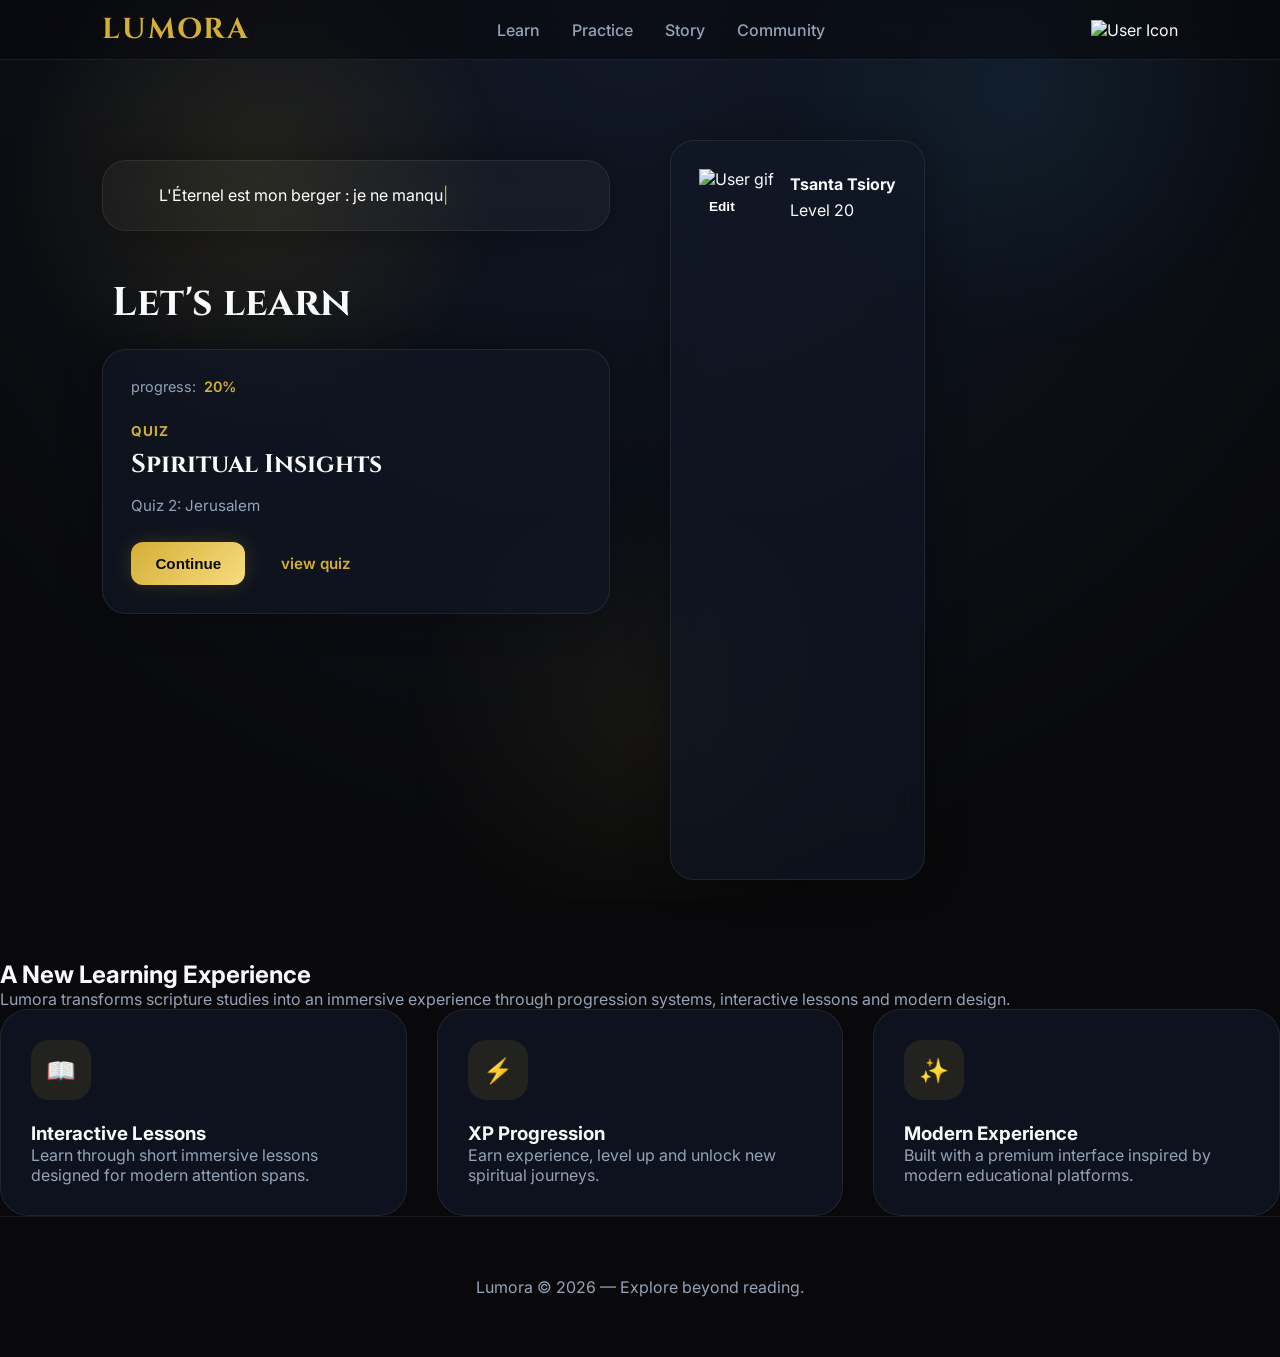
==== index.html @ 8be2a33f "base" ====
<!DOCTYPE html>
<html lang="fr">

<head>
    <meta charset="UTF-8" />
    <meta name="viewport" content="width=device-width, initial-scale=1.0" />
    <title>Lumora</title>

    <link rel="preconnect" href="https://fonts.googleapis.com">
    <link rel="preconnect" href="https://fonts.gstatic.com" crossorigin>
    <link
        href="https://fonts.googleapis.com/css2?family=Cinzel:wght@400;600;700&family=Inter:wght@300;400;500;600;700&display=swap"
        rel="stylesheet">

    <link rel="stylesheet" href="style.css">
</head>

<body>

    <nav>
        <div class="logo">LUMORA</div>

        <div class="nav-links">
            <a href="#">Learn</a>
            <a href="#">Practice</a>
            <a href="#">Story</a>
            <a href="#">Community</a>
        </div>

        <div class="nav-actions">
            <div class="notification-bell">
                <i data-lucide="bell"></i>
                <div class="notif-card">
                    <h2>NOTIFICATIONS</h2>
                    <div class="notif-item">
                        <div class="notif-item-head">
                            <h5>New lesson unlocked</h5>
                            <span>Today</span>
                        </div>
                        <p>Congratulations! Your scripture learning path just reached a new milestone.</p>
                    </div>
                </div>
            </div>
            <img src="assets/user-icon.png" alt="User Icon" class="user-icon">
        </div>
    </nav>

    <section class="hero">
        <div class="hero-left">
            <div class="verse-box">
                <i data-lucide="book-open" class="verse-icon"></i>
                <p id="verse"></p>
            </div>

            <h1>Let's learn</h1>

            <div class="card-resum">
                <div class="progress">
                    progress: <span>20%</span>
                </div>
                <p class="progress-name">QUIZ</p>
                <h2 class="progress-title">Spiritual Insights</h2>
                <p class="progress-description">Quiz 2: Jerusalem</p>
                <div class="btn">
                    <button>Continue</button>
                    <a href="#">view quiz</a>
                </div>
            </div>

        </div>

        <div class="hero-right">
            <div class="account">
                <div class="account-setting">
                    <div class="account-icon">
                        <img src="" alt="User gif" class="user-gif">
                        <button class="account-btn">Edit</button>
                    </div>
                    <div class="account-info">
                        <h4>Tsanta Tsiory</h4>
                        <p>Level 20</p>
                    </div>
                </div>
            </div>
        </div>
    </section>

    <section class="features">

        <div class="section-title">
            <h2>A New Learning Experience</h2>
            <p>
                Lumora transforms scripture studies into an immersive experience through progression systems,
                interactive lessons and modern design.
            </p>
        </div>

        <div class="feature-grid">

            <div class="feature-card">
                <div class="feature-icon">📖</div>
                <h3>Interactive Lessons</h3>
                <p>
                    Learn through short immersive lessons designed for modern attention spans.
                </p>
            </div>

            <div class="feature-card">
                <div class="feature-icon">⚡</div>
                <h3>XP Progression</h3>
                <p>
                    Earn experience, level up and unlock new spiritual journeys.
                </p>
            </div>

            <div class="feature-card">
                <div class="feature-icon">✨</div>
                <h3>Modern Experience</h3>
                <p>
                    Built with a premium interface inspired by modern educational platforms.
                </p>
            </div>

        </div>

    </section>

    <footer>
        Lumora © 2026 — Explore beyond reading.
    </footer>

    <script src="script.js"></script>

</body>

<script src="https://unpkg.com/lucide@latest"></script>
<script>
    lucide.createIcons();
</script>

</html>
---- style.css ----
*{
    margin: 0;
    padding: 0;
    box-sizing: border-box;
}

:root {
    --bg: #09090B;
    --secondary: #111827;
    --card: rgba(31, 41, 55, 0.55);
    --gold: #D4AF37;
    --blue: #38BDF8;
    --text: #F9FAFB;
    --muted: #94A3B8;
    --border: rgba(255, 255, 255, 0.08);
}

body {
    font-family: 'Inter', sans-serif;
    background: radial-gradient(circle at top, #111827 0%, #09090B 60%);
    color: var(--text);
    overflow-x: hidden;
    min-height: 100vh;
}

body::before {
    content: "";
    position: fixed;
    inset: 0;
    background-image:
        radial-gradient(circle at 20% 20%, rgba(212, 175, 55, 0.12), transparent 20%),
        radial-gradient(circle at 80% 10%, rgba(56, 189, 248, 0.08), transparent 20%),
        radial-gradient(circle at 50% 80%, rgba(212, 175, 55, 0.06), transparent 25%);
    pointer-events: none;
    z-index: -1;
}

nav {
    width: 100%;
    padding: 10px 8%;
    display: flex;
    align-items: center;
    justify-content: space-between;
    position: sticky;
    top: 0;
    backdrop-filter: blur(20px);
    background: rgba(9, 9, 11, 0.55);
    border-bottom: 1px solid var(--border);
    z-index: 100;
}

.logo {
    font-family: 'Cinzel', serif;
    font-size: 1.8rem;
    font-weight: 700;
    color: var(--gold);
    letter-spacing: 2px;
}

.nav-links {
    display: flex;
    gap: 32px;
    align-items: center;
}

.nav-links a {
    color: var(--muted);
    text-decoration: none;
    transition: 0.3s ease;
    font-weight: 500;
}

.nav-links a:hover {
    color: white;
}

.nav-actions {
    display: flex;
    align-items: center;
    gap: 20px;
}

.notification-bell {
    position: relative;
    cursor: pointer;
}

.notification-bell .notif-card {
    position: absolute;
    top: 120%;
    right: 0;
    width: 300px;
    display: block;
    background: rgba(17, 24, 39, 0.75);
    border: 1px solid var(--border);
    border-radius: 18px;
    padding: 20px;
    backdrop-filter: blur(15px);
    opacity: 0;
    visibility: hidden;
    transform: translateY(-10px);
    transition: 0.3s ease, transform 0.3s ease;
    h2 {
        font-size: 1.25rem;
        color: var(--text);
        margin-bottom: 16px;
    }
}

.notification-bell .notif-card.active {
    opacity: 1;
    visibility: visible;
    transform: translateY(0);
}

.notification-bell .notif-item {
    margin-top: 18px;
    padding: 16px;
    border: 1px solid rgba(255, 255, 255, 0.08);
    border-radius: 16px;
    background: rgba(255, 255, 255, 0.04);
}

.notification-bell .notif-item-head {
    display: flex;
    justify-content: space-between;
    align-items: flex-start;
    gap: 12px;
    margin-bottom: 8px;
}

.notification-bell .notif-item h5 {
    font-size: 1rem;
    margin: 0;
    color: var(--text);
}

.notification-bell .notif-item span {
    font-size: 0.8rem;
    color: var(--muted);
}

.notification-bell .notif-item p {
    font-size: 0.9rem;
    line-height: 1.5;
    color: var(--muted);
    margin: 0;
}

.hero {
    min-height: 100vh;
    display: flex;
    justify-content: space-between;
    padding: 80px 8%;
    gap: 60px;
}

.hero-left {
    flex: 1;
    margin-top: 20px;
}

.verse-box {
  position: relative;
  padding: 20px 20px 20px 56px;
  border-radius: 24px;
  background: rgba(255,255,255,0.03);
  border: 1px solid rgba(255,255,255,0.08);
  backdrop-filter: blur(12px);
  color: white;
  font-size: 1rem;
  line-height: 1.8;
  text-align: left;
  box-shadow: 0 0 40px rgba(0,0,0,0.4);
  min-height: 50px;

  display: flex;
  align-items: center;
  justify-content: flex-start;
}

.verse-icon {
  position: absolute;
  left: 20px;
  top: 50%;
  transform: translateY(-50%);
  display: inline-flex;
  align-items: center;
  justify-content: center;
  color: var(--gold);
  min-width: 30px;
  min-height: 30px;
  animation: none !important;
}

.verse-icon svg {
  width: 1.4rem;
  height: 1.4rem;
  animation: none !important;
}

#verse {
  margin: 0;
}

#verse::after {
  content: "|";
  animation: blink 0.8s infinite;
  color: #D4AF37;
}

@keyframes blink {
  50% {
    opacity: 0;
  }
}

h1 {
    font-family: 'Cinzel', serif;
    font-size: clamp(1rem, 7vw, 2.5rem);
    line-height: 1.1;
    margin: 50px 10px 24px 10px;
}

.card-resum {
    background: rgba(17, 24, 39, 0.6);
    border: 1px solid var(--border);
    border-radius: 24px;
    padding: 28px;
    backdrop-filter: blur(15px);
    box-shadow: 0 0 40px rgba(0, 0, 0, 0.3);
}

.progress {
    display: flex;
    align-items: center;
    gap: 8px;
    font-size: 0.9rem;
    color: var(--muted);
    margin-bottom: 28px;
}

.progress span {
    color: var(--gold);
    font-weight: 600;
}

.progress-name {
    font-size: 0.85rem;
    color: var(--gold);
    font-weight: 700;
    letter-spacing: 1px;
    text-transform: uppercase;
    margin-bottom: 8px;
}

.progress-title {
    font-family: 'Cinzel', serif;
    font-size: 1.6rem;
    font-weight: 700;
    color: var(--text);
    margin-bottom: 12px;
}

.progress-description {
    font-size: 0.95rem;
    color: var(--muted);
    margin-bottom: 24px;
    line-height: 1.6;
}

.btn {
    display: flex;
    gap: 12px;
    flex-wrap: wrap;
}

.card-resum button {
    padding: 12px 24px;
    border: none;
    background: linear-gradient(135deg, var(--gold), #f7dc7f);
    color: #09090B;
    border-radius: 12px;
    font-weight: 600;
    font-size: 0.95rem;
    cursor: pointer;
    transition: 0.3s ease;
    box-shadow: 0 0 20px rgba(212, 175, 55, 0.2);
}

.card-resum button:hover {
    box-shadow: 0 0 30px rgba(212, 175, 55, 0.4);
}

.card-resum a {
    padding: 12px 24px;
    color: var(--gold);
    border-radius: 12px;
    text-decoration: none;
    font-weight: 600;
    font-size: 0.95rem;
    cursor: pointer;
    transition: 0.3s ease;
    display: inline-flex;
    align-items: center;
    justify-content: center;
}

.card-resum a:hover {
    color: #f7dc7f;
}

@media (max-width: 1000px) {
    .hero {
        flex-direction: column;
        text-align: center;
        padding-top: 120px;
    }

    .hero-buttons {
        justify-content: center;
    }

    .nav-links {
        display: none;
    }
}

.hero-right {
    flex: 1;
    display: flex;
}

.account {
    background: rgba(17, 24, 39, 0.6);
    border: 1px solid var(--border);
    border-radius: 24px;
    padding: 28px;
    backdrop-filter: blur(15px);
    box-shadow: 0 0 40px rgba(0, 0, 0, 0.3);
    .account-setting {
        display: flex;
        align-items: center;
        gap: 16px;
        margin-bottom: 20px;
        .account-icon {
            display: flex;
            flex-direction: column;
            .account-btn {
                border: none;
                background: none;
                padding: 10px;
                text-align: left;
                color: white;
                font-weight: 600;
                font-size: 0.85rem;
                cursor: pointer;
                transition: 0.3s ease;
                &:hover {
                    color: var(--gold);
                }
            }
        }
    }
    .account-info {
        display: flex;
        flex-direction: column;
        justify-content: center;
        gap: 6px;
        .account-name {
            font-size: 1.1rem;
            font-weight: 700;
            color: var(--text);
        }
        .account-email {
            font-size: 0.9rem;
            color: var(--muted);
        }
    }
}

.section-title p,
.feature-card p,
footer {
    color: var(--muted);
}

.feature-grid {
    display: grid;
    grid-template-columns: repeat(auto-fit, minmax(280px, 1fr));
    gap: 30px;
}

.feature-card {
    background: rgba(17, 24, 39, 0.7);
    border: 1px solid var(--border);
    border-radius: 28px;
    padding: 30px;
    backdrop-filter: blur(15px);
}

.feature-icon {
    width: 60px;
    height: 60px;
    border-radius: 18px;
    display: flex;
    align-items: center;
    justify-content: center;
    background: rgba(212, 175, 55, 0.1);
    color: var(--gold);
    font-size: 1.5rem;
    margin-bottom: 22px;
}

footer {
    padding: 60px 8%;
    border-top: 1px solid var(--border);
    text-align: center;
}

.floating-light {
    position: absolute;
    width: 12px;
    height: 12px;
    background: var(--gold);
    border-radius: 50%;
    opacity: 0.2;
    filter: blur(4px);
    animation: float 6s infinite ease-in-out;
}

@keyframes float {
    0% {
        transform: translateY(0px);
    }

    50% {
        transform: translateY(-20px);
    }

    100% {
        transform: translateY(0px);
    }
}
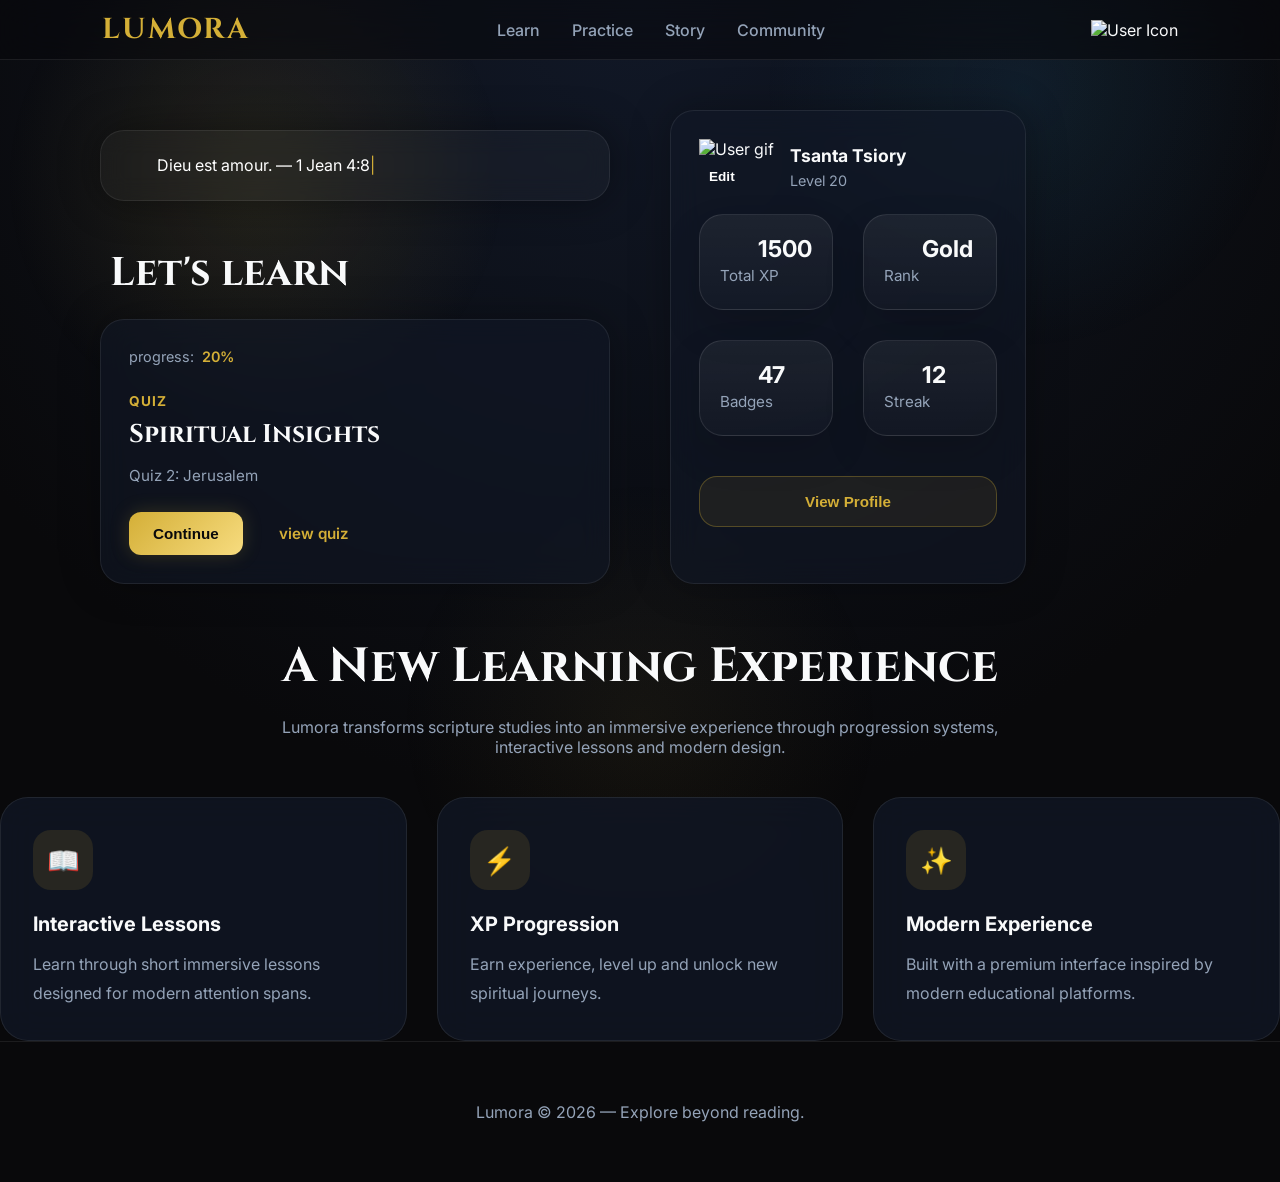
==== commit fe98d441: "stats" ====
--- a/index.html
+++ b/index.html
@@ -81,6 +81,25 @@
                         <p>Level 20</p>
                     </div>
                 </div>
+                <div class="account-stats">
+                    <div class="stat-item">
+                        <h3><i data-lucide="sparkles"></i> 1500</h3>
+                        <p>Total XP</p>
+                    </div>
+                    <div class="stat-item">
+                        <h3><i data-lucide="shield-user"></i>  Gold</h3>
+                        <p>Rank</p>
+                    </div>
+                    <div class="stat-item">
+                        <h3><i data-lucide="award"></i> 47</h3>
+                        <p>Badges</p>
+                    </div>
+                    <div class="stat-item">
+                        <h3><i data-lucide="flame"></i> 12</h3>
+                        <p>Streak</p>
+                    </div>
+                </div>
+                <button class="view-btn">View Profile</button>
             </div>
         </div>
     </section>
--- a/style.css
+++ b/style.css
@@ -1,4 +1,4 @@
-*{
+* {
     margin: 0;
     padding: 0;
     box-sizing: border-box;
@@ -89,22 +89,23 @@
     position: absolute;
     top: 120%;
     right: 0;
-    width: 300px;
-    display: block;
-    background: rgba(17, 24, 39, 0.75);
+    width: 320px;
+    background: rgba(17, 24, 39, 0.88);
     border: 1px solid var(--border);
-    border-radius: 18px;
+    border-radius: 22px;
     padding: 20px;
-    backdrop-filter: blur(15px);
+    backdrop-filter: blur(18px);
     opacity: 0;
     visibility: hidden;
     transform: translateY(-10px);
-    transition: 0.3s ease, transform 0.3s ease;
-    h2 {
-        font-size: 1.25rem;
-        color: var(--text);
-        margin-bottom: 16px;
-    }
+    transition: opacity 0.3s ease, transform 0.3s ease, visibility 0.3s ease;
+    z-index: 12;
+}
+
+.notification-bell .notif-card h2 {
+    font-size: 1.15rem;
+    color: var(--text);
+    margin-bottom: 16px;
 }
 
 .notification-bell .notif-card.active {
@@ -148,10 +149,9 @@
 }
 
 .hero {
-    min-height: 100vh;
     display: flex;
     justify-content: space-between;
-    padding: 80px 8%;
+    padding: 50px 100px 50px 100px;
     gap: 60px;
 }
 
@@ -161,58 +161,58 @@
 }
 
 .verse-box {
-  position: relative;
-  padding: 20px 20px 20px 56px;
-  border-radius: 24px;
-  background: rgba(255,255,255,0.03);
-  border: 1px solid rgba(255,255,255,0.08);
-  backdrop-filter: blur(12px);
-  color: white;
-  font-size: 1rem;
-  line-height: 1.8;
-  text-align: left;
-  box-shadow: 0 0 40px rgba(0,0,0,0.4);
-  min-height: 50px;
-
-  display: flex;
-  align-items: center;
-  justify-content: flex-start;
+    position: relative;
+    padding: 20px 20px 20px 56px;
+    border-radius: 24px;
+    background: rgba(255, 255, 255, 0.03);
+    border: 1px solid rgba(255, 255, 255, 0.08);
+    backdrop-filter: blur(12px);
+    color: white;
+    font-size: 1rem;
+    line-height: 1.8;
+    text-align: left;
+    box-shadow: 0 0 40px rgba(0, 0, 0, 0.4);
+    min-height: 50px;
+
+    display: flex;
+    align-items: center;
+    justify-content: flex-start;
 }
 
 .verse-icon {
-  position: absolute;
-  left: 20px;
-  top: 50%;
-  transform: translateY(-50%);
-  display: inline-flex;
-  align-items: center;
-  justify-content: center;
-  color: var(--gold);
-  min-width: 30px;
-  min-height: 30px;
-  animation: none !important;
+    position: absolute;
+    left: 20px;
+    top: 50%;
+    transform: translateY(-50%);
+    display: inline-flex;
+    align-items: center;
+    justify-content: center;
+    color: var(--gold);
+    min-width: 30px;
+    min-height: 30px;
+    animation: none !important;
 }
 
 .verse-icon svg {
-  width: 1.4rem;
-  height: 1.4rem;
-  animation: none !important;
+    width: 1.4rem;
+    height: 1.4rem;
+    animation: none !important;
 }
 
 #verse {
-  margin: 0;
+    margin: 0;
 }
 
 #verse::after {
-  content: "|";
-  animation: blink 0.8s infinite;
-  color: #D4AF37;
+    content: "|";
+    animation: blink 0.8s infinite;
+    color: #D4AF37;
 }
 
 @keyframes blink {
-  50% {
-    opacity: 0;
-  }
+    50% {
+        opacity: 0;
+    }
 }
 
 h1 {
@@ -338,45 +338,130 @@
     padding: 28px;
     backdrop-filter: blur(15px);
     box-shadow: 0 0 40px rgba(0, 0, 0, 0.3);
-    .account-setting {
-        display: flex;
-        align-items: center;
-        gap: 16px;
-        margin-bottom: 20px;
-        .account-icon {
-            display: flex;
-            flex-direction: column;
-            .account-btn {
-                border: none;
-                background: none;
-                padding: 10px;
-                text-align: left;
-                color: white;
-                font-weight: 600;
-                font-size: 0.85rem;
-                cursor: pointer;
-                transition: 0.3s ease;
-                &:hover {
-                    color: var(--gold);
-                }
-            }
-        }
-    }
-    .account-info {
-        display: flex;
-        flex-direction: column;
-        justify-content: center;
-        gap: 6px;
-        .account-name {
-            font-size: 1.1rem;
-            font-weight: 700;
-            color: var(--text);
-        }
-        .account-email {
-            font-size: 0.9rem;
-            color: var(--muted);
-        }
-    }
+}
+
+.account-setting {
+    display: flex;
+    align-items: center;
+    gap: 16px;
+    margin-bottom: 20px;
+}
+
+.account-icon {
+    display: flex;
+    flex-direction: column;
+}
+
+.account-btn {
+    border: none;
+    background: none;
+    padding: 10px;
+    text-align: left;
+    color: white;
+    font-weight: 600;
+    font-size: 0.85rem;
+    cursor: pointer;
+    transition: 0.3s ease;
+}
+
+.account-btn:hover {
+    color: var(--gold);
+}
+
+.account-info {
+    display: flex;
+    flex-direction: column;
+    justify-content: center;
+    gap: 6px;
+}
+
+.account-info h4 {
+    font-size: 1.1rem;
+    font-weight: 700;
+    color: var(--text);
+    margin: 0;
+}
+
+.account-info p {
+    font-size: 0.9rem;
+    color: var(--muted);
+    margin: 0;
+}
+
+.account-stats {
+    display: grid;
+    grid-template-columns: repeat(2, minmax(0, 1fr));
+    gap: 30px;
+}
+
+.stat-item {
+    background: linear-gradient(180deg, rgba(255, 255, 255, 0.06), rgba(255, 255, 255, 0.02));
+    border: 1px solid rgba(255, 255, 255, 0.1);
+    border-radius: 24px;
+    padding: 20px;
+    display: flex;
+    flex-direction: column;
+    box-shadow: 0 18px 40px rgba(0, 0, 0, 0.14);
+    transition: transform 0.25s ease, background 0.25s ease, border-color 0.25s ease;
+}
+
+.stat-item h3 {
+    margin: 0;
+    font-size: 1.45rem;
+    color: var(--text);
+    display: inline-flex;
+    align-items: center;
+    gap: 12px;
+}
+
+.stat-item p {
+    color: var(--muted);
+    font-size: 0.95rem;
+    line-height: 1.7;
+}
+
+.stat-item i {
+    display: inline-flex;
+    align-items: center;
+    justify-content: center;
+    width: 26px;
+    height: 26px;
+    color: var(--gold);
+}
+
+.view-btn {
+    margin-top: 40px;
+    width: 100%;
+    padding: 16px 24px;
+    border: 1px solid rgba(212, 175, 55, 0.3);
+    background: rgba(212, 175, 55, 0.08);
+    color: var(--gold);
+    border-radius: 18px;
+    font-weight: 700;
+    font-size: 0.95rem;
+    cursor: pointer;
+    transition: background 0.25s ease, color 0.25s ease, border-color 0.25s ease, transform 0.25s ease;
+}
+
+.view-btn:hover {
+    background: rgba(212, 175, 55, 0.18);
+    color: #fff;
+    border-color: rgba(212, 175, 55, 0.5);
+    transform: translateY(-1px);
+}
+
+.section-title {
+    padding: 0 8%;
+    max-width: 960px;
+    margin: 0 auto 40px;
+    text-align: center;
+}
+
+.section-title h2 {
+    font-family: 'Cinzel', serif;
+    font-size: clamp(2rem, 4vw, 3rem);
+    margin-bottom: 18px;
+    color: var(--text);
 }
 
 .section-title p,
@@ -392,11 +477,28 @@
 }
 
 .feature-card {
-    background: rgba(17, 24, 39, 0.7);
+    background: rgba(17, 24, 39, 0.72);
     border: 1px solid var(--border);
     border-radius: 28px;
-    padding: 30px;
-    backdrop-filter: blur(15px);
+    padding: 32px;
+    backdrop-filter: blur(18px);
+    transition: transform 0.3s ease, box-shadow 0.3s ease;
+}
+
+.feature-card:hover {
+    transform: translateY(-4px);
+    box-shadow: 0 28px 70px rgba(0, 0, 0, 0.18);
+}
+
+.feature-card h3 {
+    margin: 0 0 14px;
+    font-size: 1.25rem;
+    color: var(--text);
+}
+
+.feature-card p {
+    margin: 0;
+    line-height: 1.8;
 }
 
 .feature-icon {
@@ -406,9 +508,9 @@
     display: flex;
     align-items: center;
     justify-content: center;
-    background: rgba(212, 175, 55, 0.1);
-    color: var(--gold);
-    font-size: 1.5rem;
+    background: rgba(212, 175, 55, 0.12);
+    color: var(--gold);
+    font-size: 1.65rem;
     margin-bottom: 22px;
 }
 
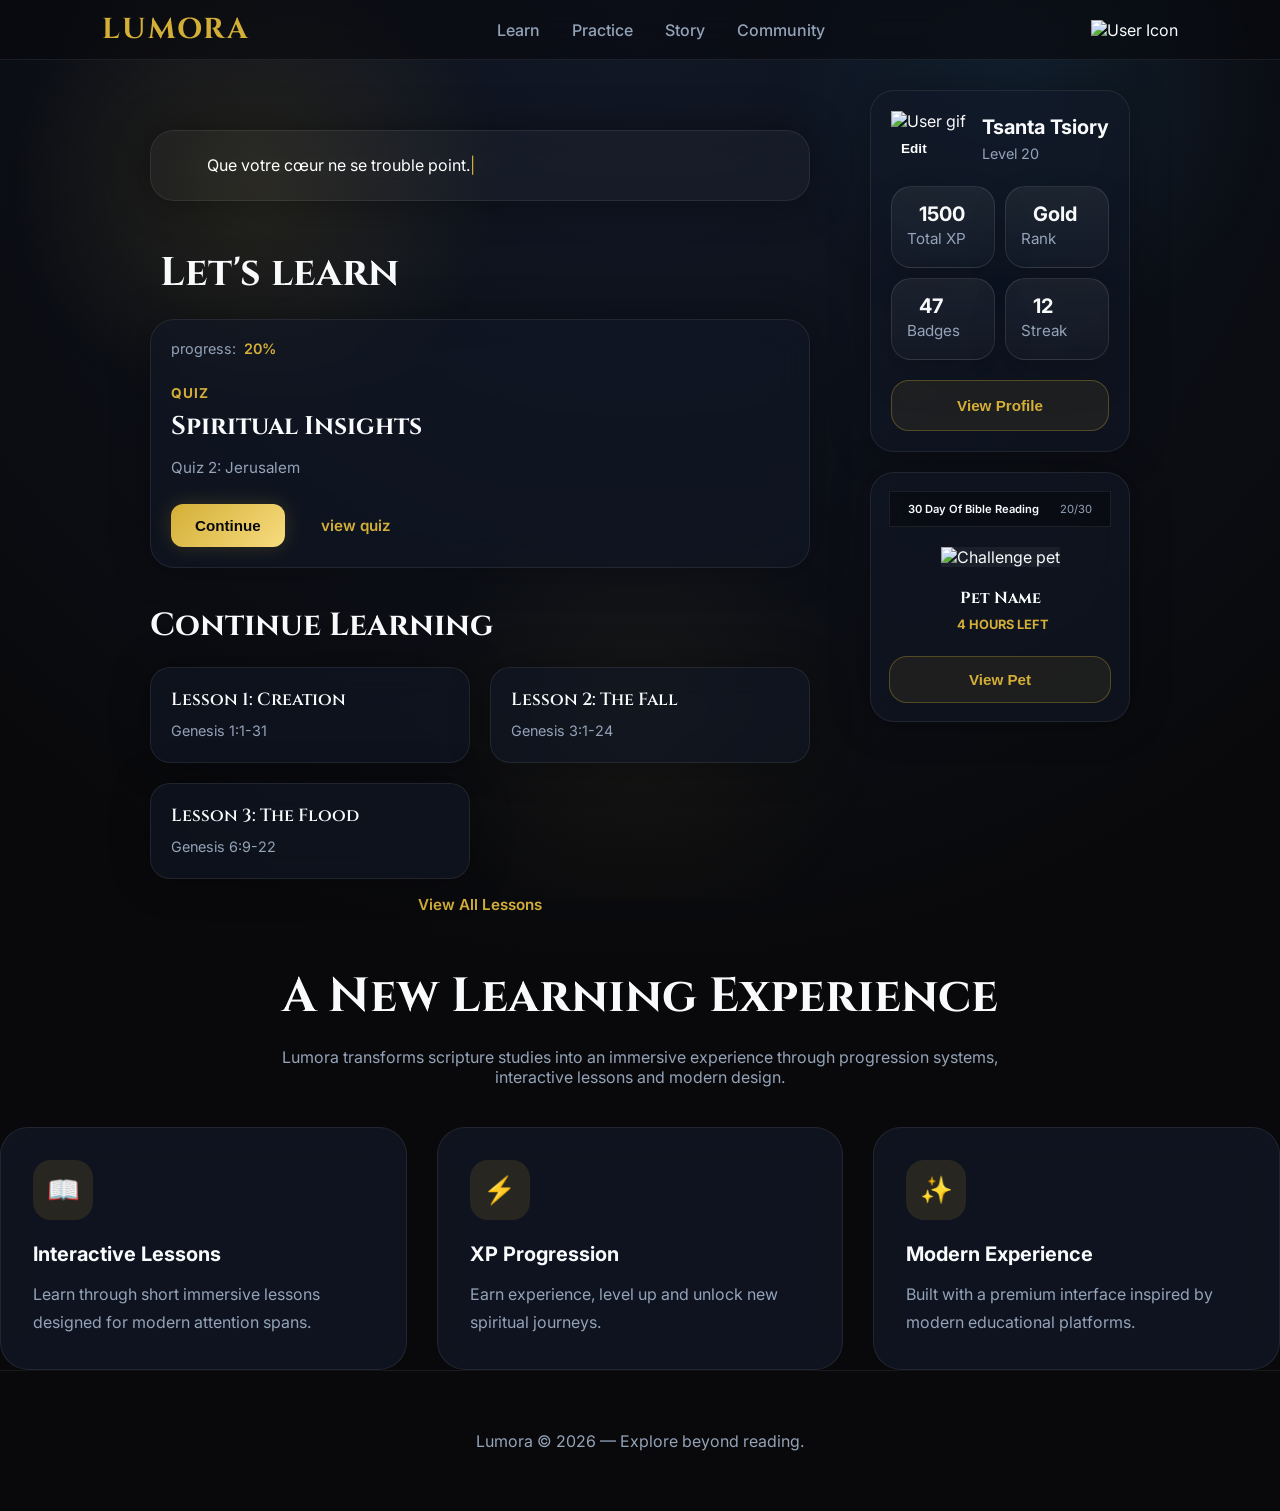
==== commit 888baa58: "pets" ====
--- a/index.html
+++ b/index.html
@@ -66,7 +66,24 @@
                     <a href="#">view quiz</a>
                 </div>
             </div>
-
+            <div class="Continue">
+                <h1>Continue Learning</h1>
+                <div class="continue-card">
+                    <div class="continue-item">
+                        <h3>Lesson 1: Creation</h3>
+                        <p>Genesis 1:1-31</p>
+                    </div>
+                    <div class="continue-item">
+                        <h3>Lesson 2: The Fall</h3>
+                        <p>Genesis 3:1-24</p>
+                    </div>
+                    <div class="continue-item">
+                        <h3>Lesson 3: The Flood</h3>
+                        <p>Genesis 6:9-22</p>
+                    </div>
+                </div>
+                <a href="#" class="view-all">View All Lessons</a>
+            </div>
         </div>
 
         <div class="hero-right">
@@ -83,23 +100,33 @@
                 </div>
                 <div class="account-stats">
                     <div class="stat-item">
-                        <h3><i data-lucide="sparkles"></i> 1500</h3>
+                        <h3><i data-lucide="sparkles" class="stats-icon"></i> 1500</h3>
                         <p>Total XP</p>
                     </div>
                     <div class="stat-item">
-                        <h3><i data-lucide="shield-user"></i>  Gold</h3>
+                        <h3><i data-lucide="shield-user" class="stats-icon"></i> Gold</h3>
                         <p>Rank</p>
                     </div>
                     <div class="stat-item">
-                        <h3><i data-lucide="award"></i> 47</h3>
+                        <h3><i data-lucide="award" class="stats-icon"></i> 47</h3>
                         <p>Badges</p>
                     </div>
                     <div class="stat-item">
-                        <h3><i data-lucide="flame"></i> 12</h3>
+                        <h3><i data-lucide="flame" class="stats-icon"></i> 12</h3>
                         <p>Streak</p>
                     </div>
                 </div>
                 <button class="view-btn">View Profile</button>
+            </div>
+            <div class="pets-challenge">
+                <nav class="nav-stats">
+                    <p>30 Day Of Bible Reading</p>
+                    <p><i data-lucide="calendar" class="calendar-icon"></i> 20/30</p>
+                </nav>
+                <img src="" alt="Challenge pet" class="pet-img">
+                <h3>Pet Name</h3>
+                <h4><i data-lucide="clock-3" class="clock-icon"></i>4 HOURS LEFT</h4>
+                <button class="pet-btn">View Pet</button>
             </div>
         </div>
     </section>
--- a/style.css
+++ b/style.css
@@ -151,7 +151,7 @@
 .hero {
     display: flex;
     justify-content: space-between;
-    padding: 50px 100px 50px 100px;
+    padding: 50px 150px 50px 150px;
     gap: 60px;
 }
 
@@ -193,12 +193,6 @@
     animation: none !important;
 }
 
-.verse-icon svg {
-    width: 1.4rem;
-    height: 1.4rem;
-    animation: none !important;
-}
-
 #verse {
     margin: 0;
 }
@@ -226,7 +220,7 @@
     background: rgba(17, 24, 39, 0.6);
     border: 1px solid var(--border);
     border-radius: 24px;
-    padding: 28px;
+    padding: 20px;
     backdrop-filter: blur(15px);
     box-shadow: 0 0 40px rgba(0, 0, 0, 0.3);
 }
@@ -327,15 +321,17 @@
 }
 
 .hero-right {
-    flex: 1;
-    display: flex;
+    display: flex;
+    transform: translateY(-20px);
+    flex-direction: column;
+    align-items: center;
 }
 
 .account {
     background: rgba(17, 24, 39, 0.6);
     border: 1px solid var(--border);
     border-radius: 24px;
-    padding: 28px;
+    padding: 20px;
     backdrop-filter: blur(15px);
     box-shadow: 0 0 40px rgba(0, 0, 0, 0.3);
 }
@@ -376,7 +372,7 @@
 }
 
 .account-info h4 {
-    font-size: 1.1rem;
+    font-size: 1.25rem;
     font-weight: 700;
     color: var(--text);
     margin: 0;
@@ -391,23 +387,28 @@
 .account-stats {
     display: grid;
     grid-template-columns: repeat(2, minmax(0, 1fr));
-    gap: 30px;
+    gap: 10px;
 }
 
 .stat-item {
     background: linear-gradient(180deg, rgba(255, 255, 255, 0.06), rgba(255, 255, 255, 0.02));
     border: 1px solid rgba(255, 255, 255, 0.1);
-    border-radius: 24px;
-    padding: 20px;
+    border-radius: 20px;
+    padding: 15px;
     display: flex;
     flex-direction: column;
     box-shadow: 0 18px 40px rgba(0, 0, 0, 0.14);
     transition: transform 0.25s ease, background 0.25s ease, border-color 0.25s ease;
 }
 
+.stats-icon {
+    color: var(--gold);
+    font-size: 1.25rem;
+}
+
 .stat-item h3 {
     margin: 0;
-    font-size: 1.45rem;
+    font-size: 1.25rem;
     color: var(--text);
     display: inline-flex;
     align-items: center;
@@ -420,17 +421,8 @@
     line-height: 1.7;
 }
 
-.stat-item i {
-    display: inline-flex;
-    align-items: center;
-    justify-content: center;
-    width: 26px;
-    height: 26px;
-    color: var(--gold);
-}
-
 .view-btn {
-    margin-top: 40px;
+    margin-top: 20px;
     width: 100%;
     padding: 16px 24px;
     border: 1px solid rgba(212, 175, 55, 0.3);
@@ -444,6 +436,98 @@
 }
 
 .view-btn:hover {
+    background: rgba(212, 175, 55, 0.18);
+    color: #fff;
+    border-color: rgba(212, 175, 55, 0.5);
+    transform: translateY(-1px);
+}
+
+/* Pets Challenge Styles */
+.pets-challenge {
+    background: rgba(17, 24, 39, 0.6);
+    border: 1px solid var(--border);
+    border-radius: 24px;
+    padding: 18px;
+    backdrop-filter: blur(15px);
+    box-shadow: 0 0 40px rgba(0, 0, 0, 0.3);
+    margin-top: 20px;
+    width: 100%;
+    max-width: 400px;
+    text-align: center;
+}
+
+.nav-stats {
+    display: flex;
+    justify-content: space-between;
+    align-items: center;
+    border: 1px solid var(--border);
+}
+
+.nav-stats p {
+    font-size: 0.7rem;
+    color: var(--muted);
+    margin: 0;
+}
+
+.nav-stats p:first-child {
+    font-weight: 600;
+    color: var(--text);
+}
+
+.nav-stats .calendar-icon {
+    max-width: 14px;
+    max-height: 14px;
+    transform: translateY(3px);
+    color: var(--gold);
+    animation: none !important;
+}
+
+.pet-img {
+    width: 120px;
+    height: 120px;
+    object-fit: cover;
+    margin: 20px 0;
+    background: rgba(255, 255, 255, 0.05);
+}
+
+.pets-challenge h3 {
+    font-family: 'Cinzel', serif;
+    font-size: 1rem;
+    font-weight: 700;
+    color: var(--text);
+}
+
+.pets-challenge h4 {
+    font-size: 0.8rem;
+    color: var(--gold);
+    margin: 8px 0 24px 0;
+    display: flex;
+    align-items: center;
+    justify-content: center;
+    gap: 5px;
+}
+
+.pets-challenge h4 .clock-icon {
+    max-width: 14px;
+    max-height: 14px;
+    color: var(--gold);
+    animation: none !important;
+}
+
+.pet-btn {
+    width: 100%;
+    padding: 14px 24px;
+    border: 1px solid rgba(212, 175, 55, 0.3);
+    background: rgba(212, 175, 55, 0.08);
+    color: var(--gold);
+    border-radius: 18px;
+    font-weight: 700;
+    font-size: 0.95rem;
+    cursor: pointer;
+    transition: background 0.25s ease, color 0.25s ease, border-color 0.25s ease, transform 0.25s ease;
+}
+
+.pet-btn:hover {
     background: rgba(212, 175, 55, 0.18);
     color: #fff;
     border-color: rgba(212, 175, 55, 0.5);
@@ -512,6 +596,76 @@
     color: var(--gold);
     font-size: 1.65rem;
     margin-bottom: 22px;
+}
+
+/* Continue Learning Styles */
+.Continue {
+    margin-top: 40px;
+}
+
+.Continue h1 {
+    font-family: 'Cinzel', serif;
+    font-size: clamp(1.5rem, 5vw, 2rem);
+    line-height: 1.1;
+    margin: 0 0 24px 0;
+    color: var(--text);
+}
+
+.continue-card {
+    display: grid;
+    grid-template-columns: repeat(auto-fit, minmax(250px, 1fr));
+    gap: 20px;
+    margin-top: 20px;
+}
+
+.continue-item {
+    background: rgba(17, 24, 39, 0.6);
+    border: 1px solid var(--border);
+    border-radius: 20px;
+    padding: 20px;
+    backdrop-filter: blur(15px);
+    box-shadow: 0 0 40px rgba(0, 0, 0, 0.3);
+    transition: transform 0.3s ease, box-shadow 0.3s ease, border-color 0.3s ease;
+    cursor: pointer;
+}
+
+.continue-item:hover {
+    transform: translateY(-4px);
+    box-shadow: 0 20px 60px rgba(0, 0, 0, 0.4);
+    border-color: rgba(212, 175, 55, 0.3);
+}
+
+.continue-item h3 {
+    font-family: 'Cinzel', serif;
+    font-size: 1.1rem;
+    font-weight: 600;
+    color: var(--text);
+    margin: 0 0 8px 0;
+}
+
+.continue-item p {
+    font-size: 0.9rem;
+    color: var(--muted);
+    margin: 0;
+    line-height: 1.5;
+}
+
+.Continue a {
+    margin-top: 16px;
+    color: var(--gold);
+    border-radius: 12px;
+    text-decoration: none;
+    font-weight: 600;
+    font-size: 0.95rem;
+    cursor: pointer;
+    transition: 0.3s ease;
+    display: flex;
+    align-items: center;
+    justify-content: center;
+}
+
+.Continue a:hover {
+    color: #f7dc7f;
 }
 
 footer {
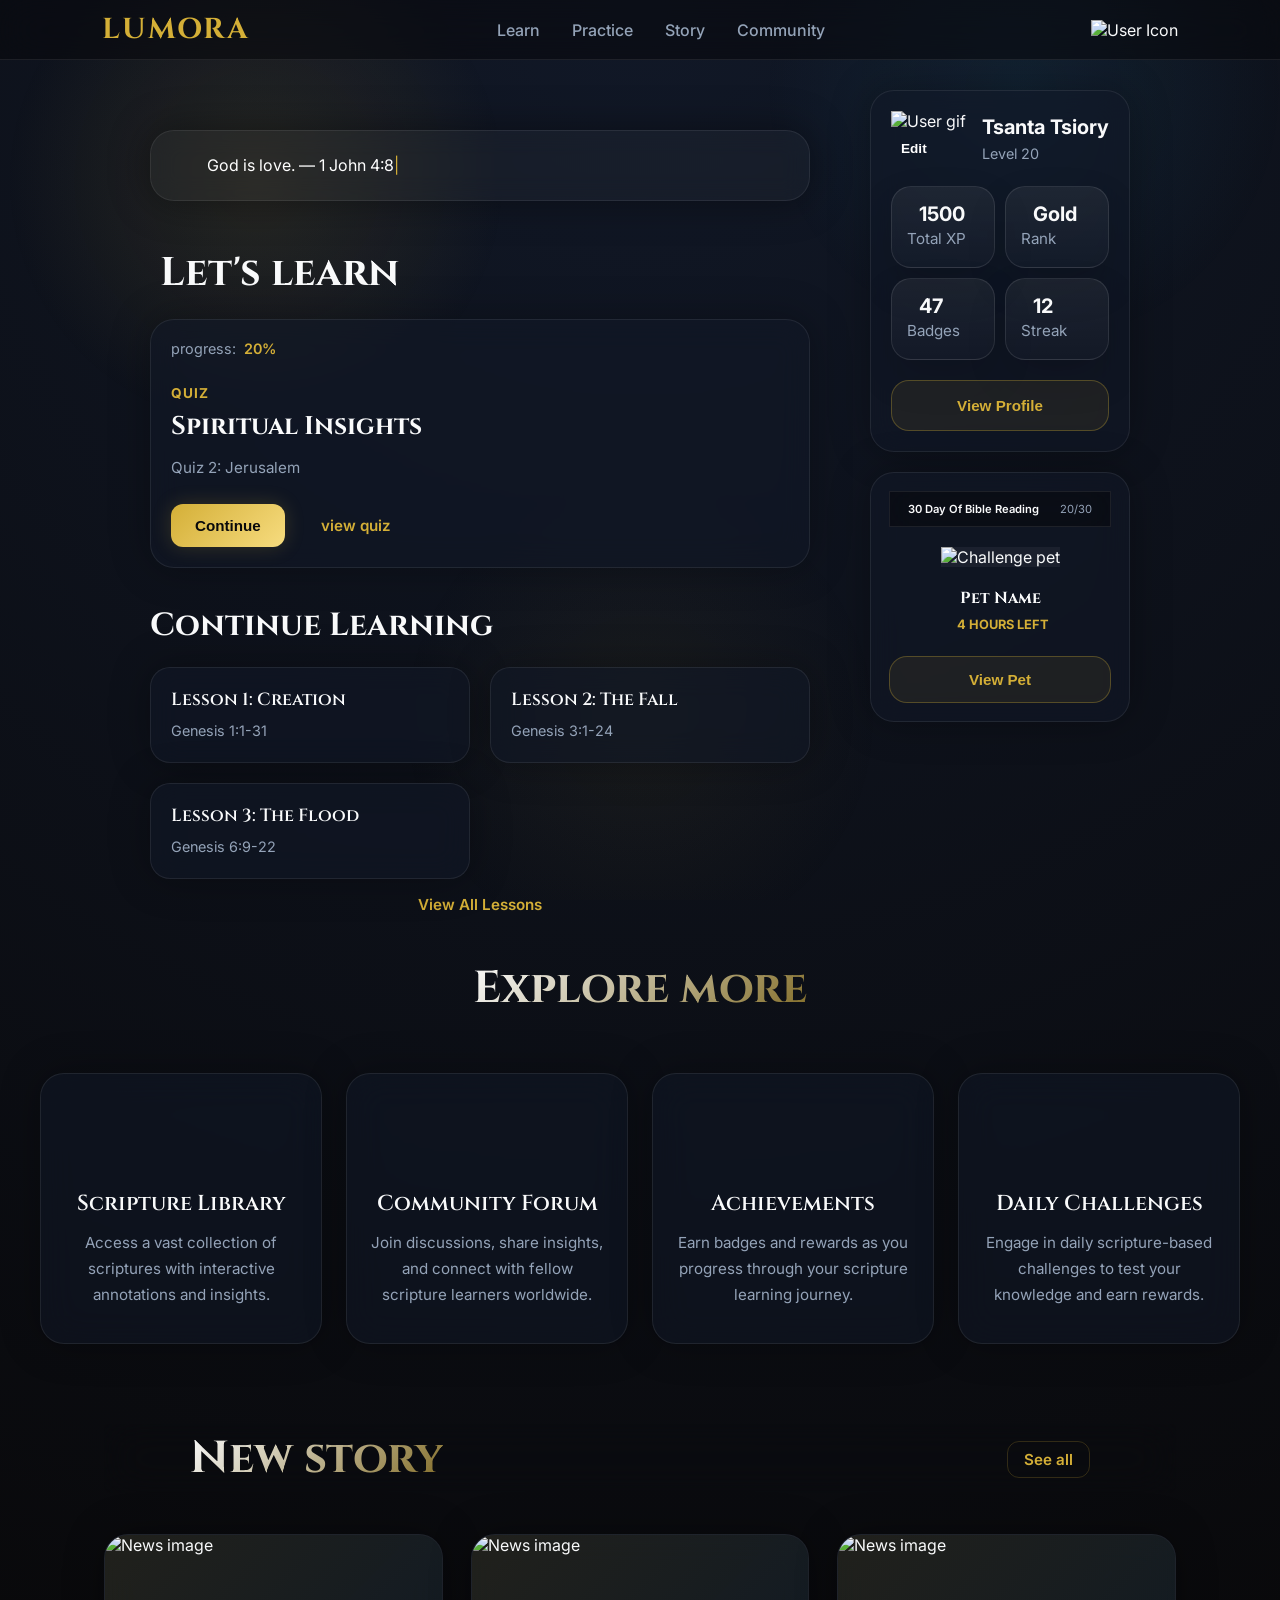
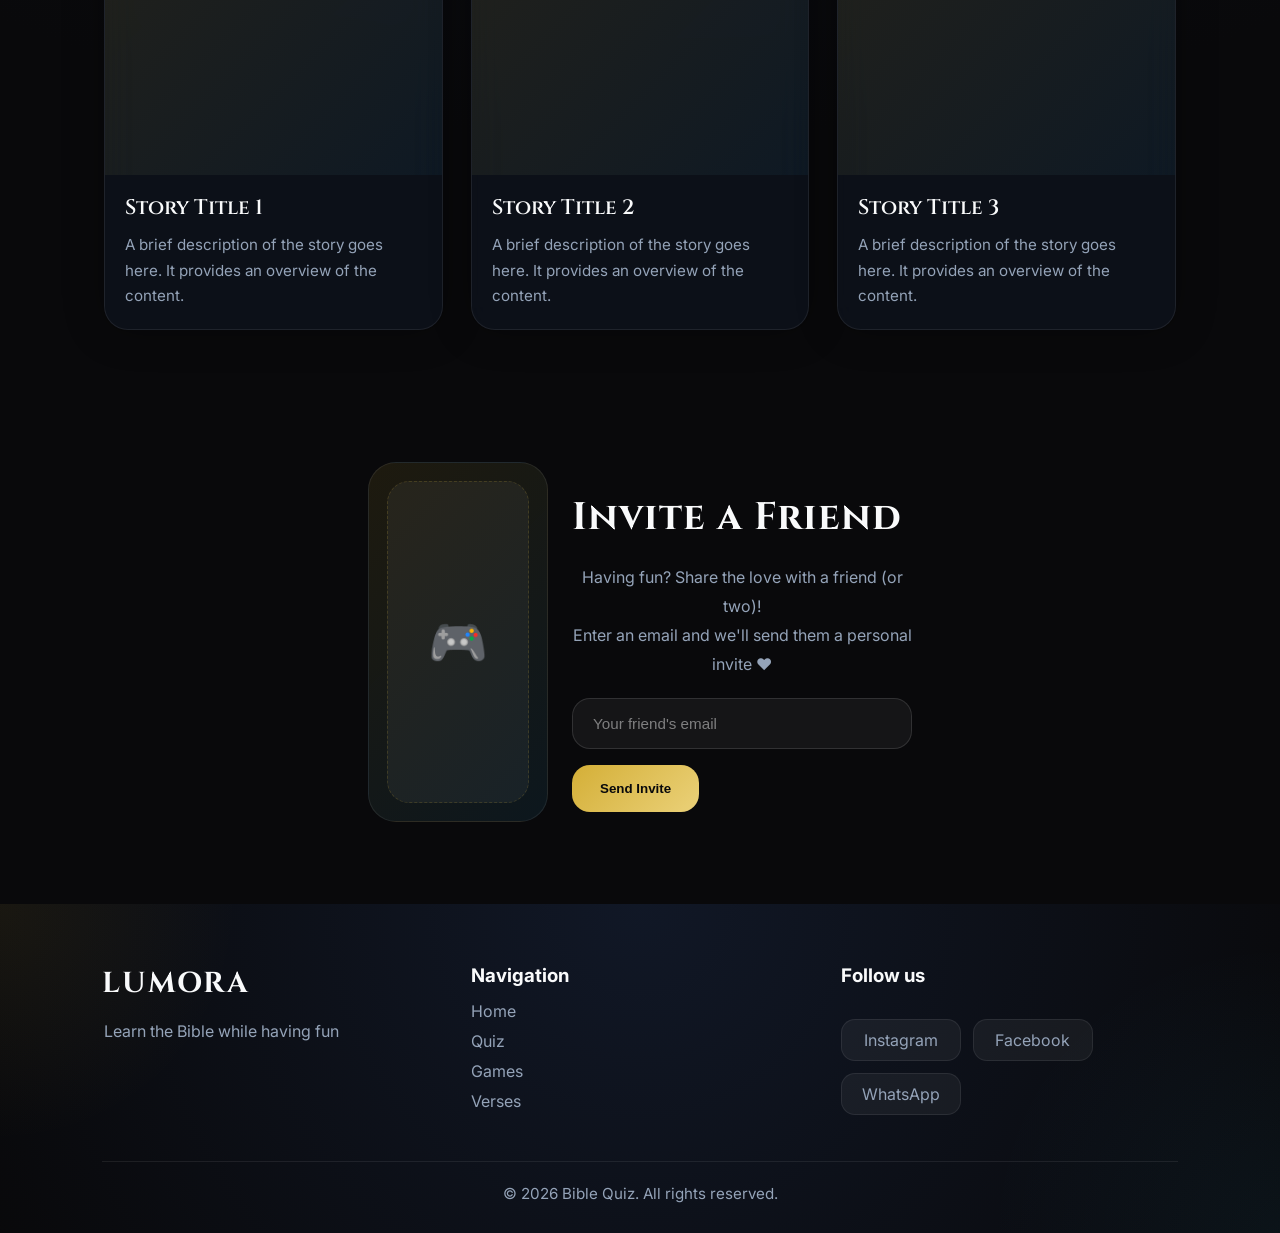
==== commit 6fa9318e: "home page" ====
--- a/index.html
+++ b/index.html
@@ -1,5 +1,5 @@
 <!DOCTYPE html>
-<html lang="fr">
+<html lang="en">
 
 <head>
     <meta charset="UTF-8" />
@@ -132,47 +132,124 @@
     </section>
 
     <section class="features">
-
-        <div class="section-title">
-            <h2>A New Learning Experience</h2>
-            <p>
-                Lumora transforms scripture studies into an immersive experience through progression systems,
-                interactive lessons and modern design.
-            </p>
-        </div>
-
-        <div class="feature-grid">
-
-            <div class="feature-card">
-                <div class="feature-icon">📖</div>
-                <h3>Interactive Lessons</h3>
-                <p>
-                    Learn through short immersive lessons designed for modern attention spans.
+        <div class="more">
+            <h1>Explore more</h1>
+            <div class="features-cards">
+                <div class="feature-card">
+                    <i data-lucide="book" class="feature-icon"></i>
+                    <h3>Scripture Library</h3>
+                    <p>Access a vast collection of scriptures with interactive annotations and insights.</p>
+                </div>
+                <div class="feature-card">
+                    <i data-lucide="users" class="feature-icon"></i>
+                    <h3>Community Forum</h3>
+                    <p>Join discussions, share insights, and connect with fellow scripture learners worldwide.</p>
+                </div>
+                <div class="feature-card">
+                    <i data-lucide="award" class="feature-icon"></i>
+                    <h3>Achievements</h3>
+                    <p>Earn badges and rewards as you progress through your scripture learning journey.</p>
+                </div>
+                <div class="feature-card">
+                    <i data-lucide="calendar" class="feature-icon"></i>
+                    <h3>Daily Challenges</h3>
+                    <p>Engage in daily scripture-based challenges to test your knowledge and earn rewards.</p>
+                </div>
+            </div>
+        </div>
+        <div class="news">
+            <nav class="title">
+                <h1>New story</h1>
+                <a href="#">See all</a>
+            </nav>
+            <div class="news-cards">
+                <div class="news-card">
+                    <img src="" alt="News image" class="news-img">
+                    <h3>Story Title 1</h3>
+                    <p>A brief description of the story goes here. It provides an overview of the content.</p>
+                </div>
+                <div class="news-card">
+                    <img src="" alt="News image" class="news-img">
+                    <h3>Story Title 2</h3>
+                    <p>A brief description of the story goes here. It provides an overview of the content.</p>
+                </div>
+                <div class="news-card">
+                    <img src="" alt="News image" class="news-img">
+                    <h3>Story Title 3</h3>
+                    <p>A brief description of the story goes here. It provides an overview of the content.</p>
+                </div>
+            </div>
+        </div>
+    </section>
+
+    <section class="invite">
+        <div class="invite-wrapper">
+            <div class="invite-image-wrapper">
+                <div class="invite-image-fallback">
+                    <span>🎮</span>
+                </div>
+            </div>
+            <div class="invite-content">
+                <h2 class="invite-title">Invite a Friend</h2>
+                <p class="invite-desc">
+                    Having fun? Share the love with a friend (or two)!<br />
+                    Enter an email and we'll send them a personal invite ❤️
                 </p>
-            </div>
-
-            <div class="feature-card">
-                <div class="feature-icon">⚡</div>
-                <h3>XP Progression</h3>
-                <p>
-                    Earn experience, level up and unlock new spiritual journeys.
-                </p>
-            </div>
-
-            <div class="feature-card">
-                <div class="feature-icon">✨</div>
-                <h3>Modern Experience</h3>
-                <p>
-                    Built with a premium interface inspired by modern educational platforms.
-                </p>
-            </div>
-
-        </div>
-
+                <div class="invite-form">
+                    <input class="email-input" type="email" placeholder="Your friend's email" id="friendEmail" />
+                    <button class="send-btn" onclick="handleInvite()">Send Invite</button>
+                </div>
+                <p class="invite-feedback" id="feedback"></p>
+            </div>
+        </div>
     </section>
 
-    <footer>
-        Lumora © 2026 — Explore beyond reading.
+    <footer class="footer">
+        <div class="footer-container">
+
+            <!-- Logo / Site name -->
+            <div class="footer-brand">
+                <h2>LUMORA</h2>
+                <p><i data-lucide="notebook-pen" class="notebook"></i>Learn the Bible while having fun</p>
+            </div>
+
+            <!-- Quick links -->
+            <div class="footer-links">
+                <h3>Navigation</h3>
+                <ul>
+                    <li><a href="#">Home</a></li>
+                    <li><a href="#">Quiz</a></li>
+                    <li><a href="#">Games</a></li>
+                    <li><a href="#">Verses</a></li>
+                </ul>
+            </div>
+
+            <!-- Social media -->
+            <div class="footer-social">
+                <h3>Follow us</h3>
+                <div class="social-icons">
+
+                    <a href="#" target="_blank" class="icon insta">
+                        Instagram
+                    </a>
+
+                    <a href="#" target="_blank" class="icon fb">
+                        Facebook
+                    </a>
+
+                    <a href="#" target="_blank" class="icon wa">
+                        WhatsApp
+                    </a>
+
+                </div>
+            </div>
+
+        </div>
+
+        <!-- Footer bottom -->
+        <div class="footer-bottom">
+            <p>© 2026 Bible Quiz. All rights reserved.</p>
+        </div>
     </footer>
 
     <script src="script.js"></script>
--- a/style.css
+++ b/style.css
@@ -534,70 +534,6 @@
     transform: translateY(-1px);
 }
 
-.section-title {
-    padding: 0 8%;
-    max-width: 960px;
-    margin: 0 auto 40px;
-    text-align: center;
-}
-
-.section-title h2 {
-    font-family: 'Cinzel', serif;
-    font-size: clamp(2rem, 4vw, 3rem);
-    margin-bottom: 18px;
-    color: var(--text);
-}
-
-.section-title p,
-.feature-card p,
-footer {
-    color: var(--muted);
-}
-
-.feature-grid {
-    display: grid;
-    grid-template-columns: repeat(auto-fit, minmax(280px, 1fr));
-    gap: 30px;
-}
-
-.feature-card {
-    background: rgba(17, 24, 39, 0.72);
-    border: 1px solid var(--border);
-    border-radius: 28px;
-    padding: 32px;
-    backdrop-filter: blur(18px);
-    transition: transform 0.3s ease, box-shadow 0.3s ease;
-}
-
-.feature-card:hover {
-    transform: translateY(-4px);
-    box-shadow: 0 28px 70px rgba(0, 0, 0, 0.18);
-}
-
-.feature-card h3 {
-    margin: 0 0 14px;
-    font-size: 1.25rem;
-    color: var(--text);
-}
-
-.feature-card p {
-    margin: 0;
-    line-height: 1.8;
-}
-
-.feature-icon {
-    width: 60px;
-    height: 60px;
-    border-radius: 18px;
-    display: flex;
-    align-items: center;
-    justify-content: center;
-    background: rgba(212, 175, 55, 0.12);
-    color: var(--gold);
-    font-size: 1.65rem;
-    margin-bottom: 22px;
-}
-
 /* Continue Learning Styles */
 .Continue {
     margin-top: 40px;
@@ -668,10 +604,641 @@
     color: #f7dc7f;
 }
 
-footer {
-    padding: 60px 8%;
-    border-top: 1px solid var(--border);
+/* Features Section Styles */
+.features {
+    padding: 0px 2px 0px 2px;
+}
+
+.more {
+    display: flex;
+    flex-direction: column;
+    align-items: center;
+    gap: 60px;
+}
+
+.more h1 {
+    font-family: 'Cinzel', serif;
+    font-size: clamp(1.8rem, 6vw, 2.8rem);
+    line-height: 1.1;
+    margin: 0;
     text-align: center;
+    color: var(--text);
+    background: linear-gradient(135deg, var(--text), rgba(212, 175, 55, 0.6));
+    -webkit-background-clip: text;
+    -webkit-text-fill-color: transparent;
+    background-clip: text;
+}
+
+.features-cards {
+    display: grid;
+    grid-template-columns: repeat(auto-fit, minmax(280px, 1fr));
+    gap: 24px;
+    width: 100%;
+    max-width: 1200px;
+    margin: 0 auto;
+}
+
+.feature-card {
+    background: rgba(17, 24, 39, 0.55);
+    border: 1px solid var(--border);
+    border-radius: 24px;
+    padding: 36px 24px;
+    backdrop-filter: blur(18px);
+    box-shadow: 0 0 40px rgba(0, 0, 0, 0.3);
+    display: flex;
+    flex-direction: column;
+    align-items: center;
+    text-align: center;
+    transition: all 0.35s cubic-bezier(0.4, 0, 0.2, 1);
+    position: relative;
+    overflow: hidden;
+}
+
+.feature-card::before {
+    content: "";
+    position: absolute;
+    inset: 0;
+    background: linear-gradient(135deg, rgba(212, 175, 55, 0.08), rgba(56, 189, 248, 0.04));
+    opacity: 0;
+    transition: opacity 0.35s ease;
+    pointer-events: none;
+}
+
+.feature-card:hover {
+    transform: translateY(-8px);
+    border-color: rgba(212, 175, 55, 0.4);
+    box-shadow: 0 20px 80px rgba(212, 175, 55, 0.15);
+}
+
+.feature-card:hover::before {
+    opacity: 1;
+}
+
+.feature-icon {
+    width: 60px;
+    height: 60px;
+    display: flex;
+    align-items: center;
+    justify-content: center;
+    margin-bottom: 20px;
+    color: var(--gold);
+    font-size: 2.5rem;
+    animation: none !important;
+    transition: transform 0.35s ease;
+}
+
+.feature-card:hover .feature-icon {
+    transform: scale(1.15) rotate(-5deg);
+}
+
+.feature-card h3 {
+    font-family: 'Cinzel', serif;
+    font-size: 1.35rem;
+    font-weight: 600;
+    color: var(--text);
+    margin: 0 0 12px 0;
+    line-height: 1.3;
+}
+
+.feature-card p {
+    font-size: 0.95rem;
+    color: var(--muted);
+    line-height: 1.7;
+    margin: 0;
+    transition: color 0.35s ease;
+}
+
+.feature-card:hover p {
+    color: rgba(244, 250, 251, 0.8);
+}
+
+@media (max-width: 768px) {
+    .features {
+        padding: 60px 5%;
+    }
+
+    .more {
+        gap: 40px;
+    }
+
+    .features-cards {
+        grid-template-columns: 1fr;
+        gap: 20px;
+    }
+
+    .feature-card {
+        padding: 28px 20px;
+    }
+
+    .feature-icon {
+        width: 50px;
+        height: 50px;
+        font-size: 2rem;
+    }
+
+    .feature-card h3 {
+        font-size: 1.15rem;
+    }
+
+    .feature-card p {
+        font-size: 0.9rem;
+    }
+}
+
+/* News Section Styles */
+.news {
+    padding: 0 8%;
+    margin-top: 80px;
+}
+
+.news .title {
+    z-index: 1;
+    display: flex;
+    justify-content: space-between;
+    align-items: center;
+    margin-bottom: 40px;
+    border: none;
+    background: none;
+}
+
+.news .title h1 {
+    font-family: 'Cinzel', serif;
+    font-size: clamp(1.8rem, 6vw, 2.8rem);
+    line-height: 1.1;
+    margin: 0;
+    text-align: left;
+    color: var(--text);
+    background: linear-gradient(135deg, var(--text), rgba(212, 175, 55, 0.6));
+    -webkit-background-clip: text;
+    -webkit-text-fill-color: transparent;
+    background-clip: text;
+}
+
+.news .title a {
+    color: var(--gold);
+    text-decoration: none;
+    font-weight: 600;
+    font-size: 0.95rem;
+    transition: all 0.3s ease;
+    padding: 8px 16px;
+    border-radius: 12px;
+    border: 1px solid rgba(212, 175, 55, 0.2);
+}
+
+.news .title a:hover {
+    color: #f7dc7f;
+    background: rgba(212, 175, 55, 0.1);
+    border-color: rgba(212, 175, 55, 0.4);
+}
+
+.news-cards {
+    display: grid;
+    grid-template-columns: repeat(auto-fit, minmax(320px, 1fr));
+    gap: 28px;
+    margin-bottom: 100px;
+}
+
+.news-card {
+    background: rgba(17, 24, 39, 0.5);
+    border: 1px solid var(--border);
+    border-radius: 24px;
+    overflow: hidden;
+    backdrop-filter: blur(18px);
+    box-shadow: 0 0 40px rgba(0, 0, 0, 0.3);
+    transition: all 0.35s cubic-bezier(0.4, 0, 0.2, 1);
+    position: relative;
+    display: flex;
+    flex-direction: column;
+    cursor: pointer;
+    height: 100%;
+}
+
+.news-card::after {
+    content: "";
+    position: absolute;
+    inset: 0;
+    background: linear-gradient(135deg, rgba(212, 175, 55, 0.06), rgba(56, 189, 248, 0.03));
+    opacity: 0;
+    transition: opacity 0.35s ease;
+    pointer-events: none;
+    border-radius: 24px;
+    z-index: 1;
+}
+
+.news-card:hover {
+    transform: translateY(-12px);
+    border-color: rgba(212, 175, 55, 0.3);
+    box-shadow: 0 25px 100px rgba(212, 175, 55, 0.12);
+}
+
+.news-card:hover::after {
+    opacity: 1;
+}
+
+.news-img {
+    width: 100%;
+    height: 240px;
+    object-fit: cover;
+    background: linear-gradient(135deg, rgba(212, 175, 55, 0.1), rgba(56, 189, 248, 0.05));
+    transition: transform 0.35s ease;
+    position: relative;
+    z-index: 2;
+}
+
+.news-card:hover .news-img {
+    transform: scale(1.08);
+}
+
+.news-card h3 {
+    font-family: 'Cinzel', serif;
+    font-size: 1.3rem;
+    font-weight: 600;
+    color: var(--text);
+    margin: 0;
+    padding: 20px 20px 10px 20px;
+    line-height: 1.3;
+    transition: color 0.35s ease;
+    position: relative;
+    z-index: 2;
+}
+
+.news-card:hover h3 {
+    color: rgba(212, 175, 55, 0.9);
+}
+
+.news-card p {
+    font-size: 0.95rem;
+    color: var(--muted);
+    line-height: 1.7;
+    margin: 0;
+    padding: 0 20px 20px 20px;
+    flex-grow: 1;
+    transition: color 0.35s ease;
+    position: relative;
+    z-index: 2;
+}
+
+.news-card:hover p {
+    color: rgba(244, 250, 251, 0.75);
+}
+
+@media (max-width: 768px) {
+    .news {
+        padding: 0 5%;
+        margin-top: 60px;
+    }
+
+    .news .title {
+        flex-direction: column;
+        gap: 16px;
+        align-items: flex-start;
+        margin-bottom: 30px;
+    }
+
+    .news .title h1 {
+        text-align: left;
+    }
+
+    .news-cards {
+        grid-template-columns: 1fr;
+        gap: 20px;
+        margin-bottom: 60px;
+    }
+
+    .news-img {
+        height: 200px;
+    }
+
+    .news-card h3 {
+        font-size: 1.15rem;
+        padding: 16px 16px 8px 16px;
+    }
+
+    .news-card p {
+        padding: 0 16px 16px 16px;
+        font-size: 0.9rem;
+    }
+}
+
+/* Invite Section Styles */
+.invite {
+    width: 50%;
+    max-width: 780px;
+    min-width: 320px;
+    margin: 20px auto 50px auto;
+    padding: 0 16px;
+}
+
+.invite-wrapper {
+    display: grid;
+    grid-template-columns: 180px 1fr;
+    gap: 24px;
+    padding: 32px;
+}
+
+.invite-image-wrapper {
+    display: flex;
+    align-items: center;
+    justify-content: center;
+    min-height: 220px;
+    padding: 18px;
+    border-radius: 28px;
+    background: linear-gradient(135deg, rgba(212, 175, 55, 0.1), rgba(56, 189, 248, 0.08));
+    border: 1px solid rgba(255, 255, 255, 0.08);
+}
+
+.invite-image-fallback {
+    display: flex;
+    width: 100%;
+    height: 100%;
+    border-radius: 22px;
+    background: rgba(255, 255, 255, 0.05);
+    border: 1px dashed rgba(212, 175, 55, 0.18);
+    flex-direction: column;
+    align-items: center;
+    justify-content: center;
+    gap: 12px;
+    text-align: center;
+    padding: 18px;
+}
+
+.invite-image-fallback span {
+    font-size: 3rem;
+    line-height: 1;
+}
+
+.invite-image-fallback p {
+    font-family: 'Inter', sans-serif;
+    font-size: 0.95rem;
+    color: var(--muted);
+    line-height: 1.6;
+    margin: 0;
+}
+
+.invite-content {
+    display: flex;
+    flex-direction: column;
+    gap: 20px;
+    transform: translateY(30px);
+}
+
+.invite-title {
+    font-family: 'Cinzel', serif;
+    font-size: clamp(1.8rem, 3vw, 2.4rem);
+    color: var(--text);
+    margin: 0;
+    letter-spacing: 1px;
+}
+
+.invite-desc {
+    color: var(--muted);
+    font-size: 1rem;
+    line-height: 1.8;
+    margin: 0;
+    text-align: center;
+}
+
+.invite-form {
+    display: flex;
+    gap: 16px;
+    flex-wrap: wrap;
+    align-items: center;
+}
+
+.email-input {
+    flex: 1 1 220px;
+    min-width: 0;
+    padding: 16px 20px;
+    border-radius: 18px;
+    border: 1px solid rgba(255, 255, 255, 0.12);
+    background: rgba(255, 255, 255, 0.05);
+    color: var(--text);
+    font-size: 0.95rem;
+    outline: none;
+    transition: border-color 0.25s ease, box-shadow 0.25s ease;
+}
+
+.email-input::placeholder {
+    color: rgba(255, 255, 255, 0.45);
+}
+
+.email-input:focus {
+    border-color: rgba(212, 175, 55, 0.65);
+    box-shadow: 0 0 0 4px rgba(212, 175, 55, 0.08);
+}
+
+.send-btn {
+    padding: 16px 28px;
+    border: none;
+    border-radius: 18px;
+    background: linear-gradient(135deg, var(--gold), rgba(247, 220, 127, 0.95));
+    color: #09090B;
+    font-weight: 700;
+    cursor: pointer;
+    transition: transform 0.25s ease, box-shadow 0.25s ease;
+}
+
+.send-btn:hover {
+    transform: translateY(-2px);
+    box-shadow: 0 18px 35px rgba(212, 175, 55, 0.25);
+}
+
+.invite-feedback {
+    color: var(--muted);
+    font-size: 0.95rem;
+    margin: 0;
+    min-height: 1.2rem;
+}
+
+@media (max-width: 900px) {
+    .invite {
+        width: 75%;
+    }
+
+    .invite-wrapper {
+        grid-template-columns: 1fr;
+        padding: 28px;
+    }
+}
+
+@media (max-width: 680px) {
+    .invite {
+        width: 90%;
+        margin: 60px auto 80px auto;
+        padding: 0 12px;
+    }
+
+    .invite-wrapper {
+        padding: 24px;
+        gap: 18px;
+    }
+
+    .invite-image-wrapper {
+        min-height: 220px;
+    }
+
+    .invite-form {
+        flex-direction: column;
+    }
+
+    .send-btn {
+        width: 100%;
+    }
+}
+
+.footer {
+    background: radial-gradient(circle at top, rgba(17, 24, 39, 0.98), rgba(9, 9, 11, 0.98));
+    color: var(--text);
+    padding: 60px 8% 30px;
+    font-family: 'Inter', sans-serif;
+    position: relative;
+    overflow: hidden;
+}
+
+.footer::before {
+    content: "";
+    position: absolute;
+    inset: 0;
+    background-image: radial-gradient(circle at top left, rgba(212, 175, 55, 0.08), transparent 18%),
+        radial-gradient(circle at bottom right, rgba(56, 189, 248, 0.06), transparent 22%);
+    pointer-events: none;
+}
+
+.footer-container {
+    position: relative;
+    z-index: 1;
+    display: grid;
+    grid-template-columns: repeat(3, minmax(220px, 1fr));
+    gap: 32px;
+    max-width: 1200px;
+    margin: 0 auto;
+}
+
+.footer h2,
+.footer h3 {
+    margin-bottom: 14px;
+    color: var(--text);
+}
+
+.footer h2 {
+    font-family: 'Cinzel', serif;
+    font-size: 1.8rem;
+    letter-spacing: 2px;
+}
+
+.footer p,
+.footer-links a,
+.social-icons .icon {
+    color: var(--muted);
+}
+
+.footer-brand p {
+    max-width: 260px;
+    line-height: 1.8;
+}
+
+.footer-brand .notebook {
+    width: 20px;
+    height: 20px;
+    color: var(--gold);
+    transform: translateY(3px);
+    margin-right: 2px;
+}
+
+.footer-links ul {
+    list-style: none;
+    padding: 0;
+    margin: 0;
+}
+
+.footer-links ul li {
+    margin: 10px 0;
+}
+
+.footer-links a {
+    color: var(--muted);
+    text-decoration: none;
+    transition: color 0.25s ease;
+}
+
+.footer-links a:hover {
+    color: var(--text);
+}
+
+.footer-social {
+    display: flex;
+    flex-direction: column;
+    gap: 18px;
+}
+
+.social-icons {
+    display: flex;
+    flex-wrap: wrap;
+    gap: 12px;
+}
+
+.icon {
+    display: inline-flex;
+    align-items: center;
+    justify-content: center;
+    min-width: 120px;
+    padding: 10px 14px;
+    border-radius: 14px;
+    text-decoration: none;
+    color: var(--text);
+    background: rgba(255, 255, 255, 0.05);
+    border: 1px solid rgba(255, 255, 255, 0.08);
+    transition: transform 0.25s ease, background 0.25s ease, color 0.25s ease;
+}
+
+.icon:hover {
+    transform: translateY(-2px);
+    background: rgba(255, 255, 255, 0.12);
+    color: #ffffff;
+}
+
+.insta:hover {
+    background: rgba(225, 48, 108, 0.18);
+}
+
+.fb:hover {
+    background: rgba(24, 119, 242, 0.18);
+}
+
+.wa:hover {
+    background: rgba(37, 211, 102, 0.18);
+}
+
+.footer-bottom {
+    position: relative;
+    z-index: 1;
+    text-align: center;
+    margin-top: 40px;
+    border-top: 1px solid rgba(255, 255, 255, 0.08);
+    padding-top: 22px;
+    color: #94a3b8;
+    font-size: 0.95rem;
+}
+
+@media (max-width: 960px) {
+    .footer-container {
+        grid-template-columns: 1fr 1fr;
+    }
+}
+
+@media (max-width: 680px) {
+    .footer {
+        padding: 40px 6% 24px;
+    }
+
+    .footer-container {
+        grid-template-columns: 1fr;
+        gap: 24px;
+    }
+
+    .social-icons {
+        justify-content: flex-start;
+    }
 }
 
 .floating-light {
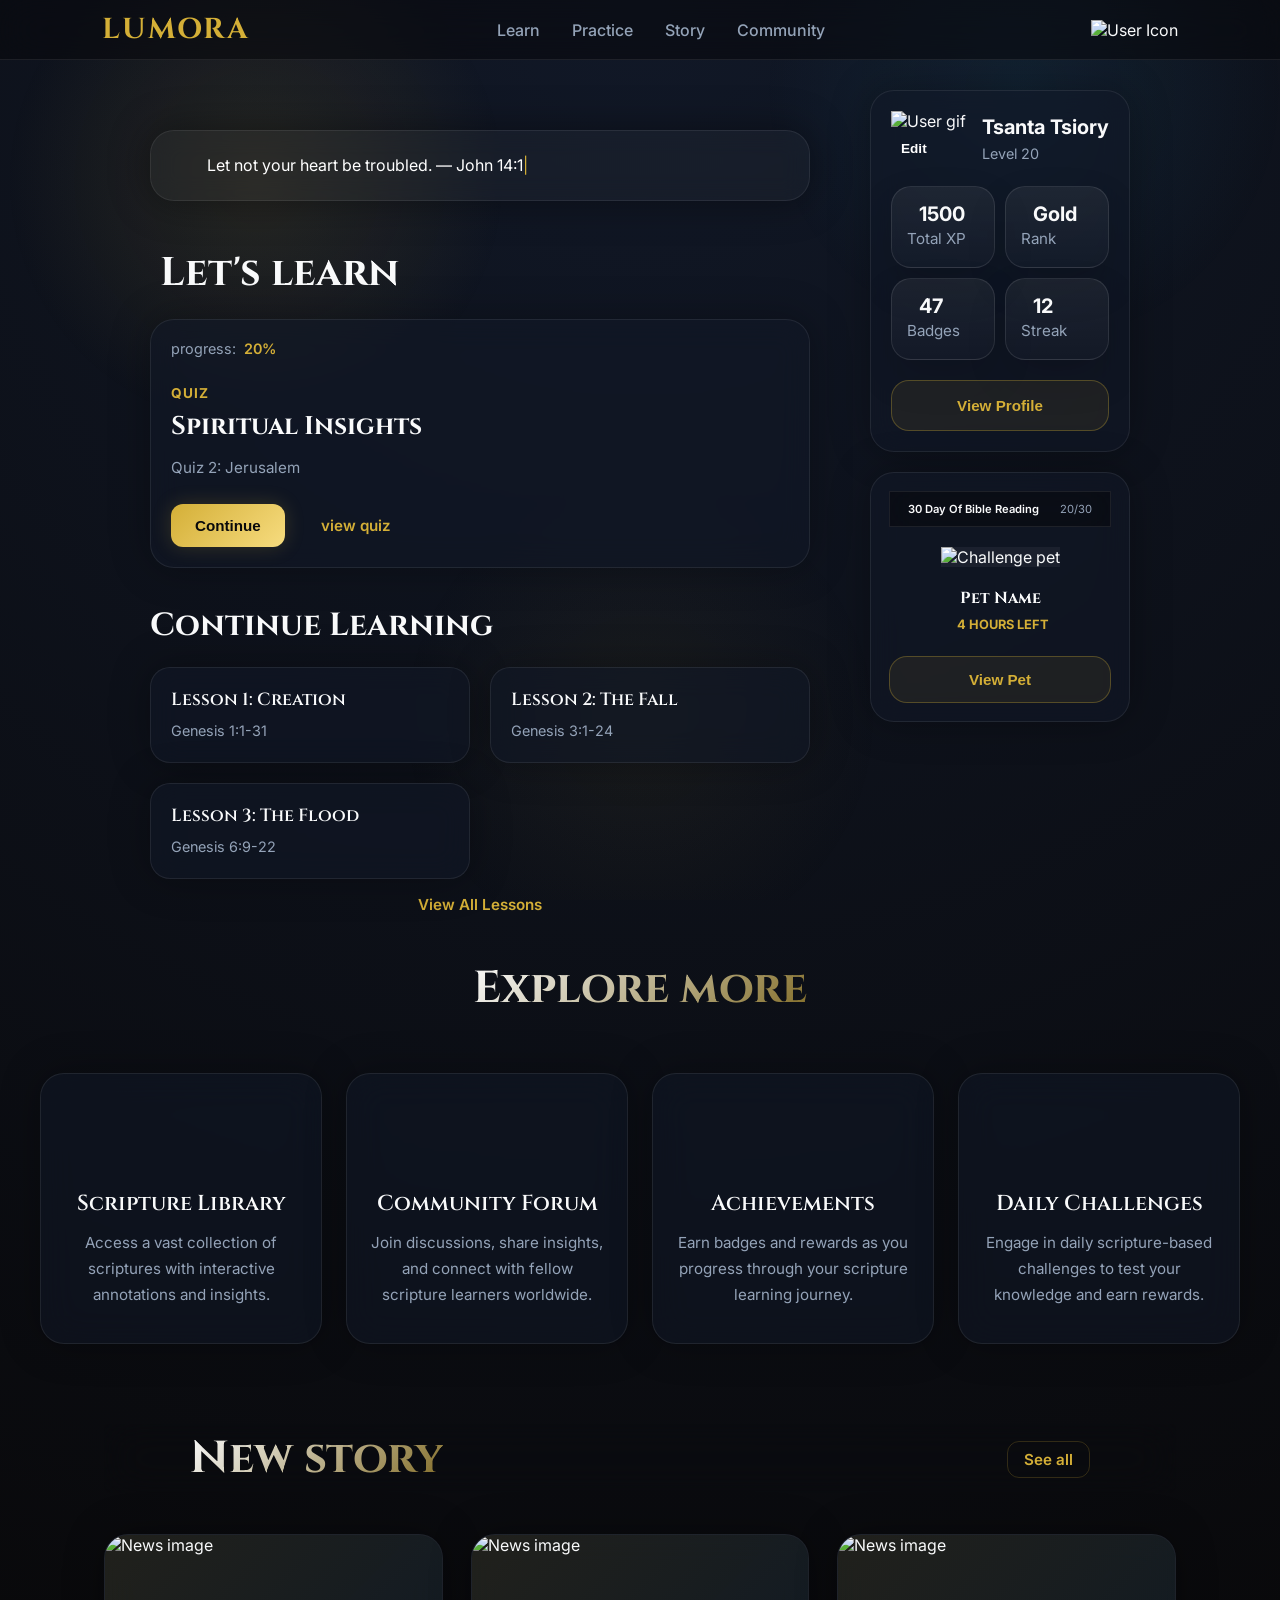
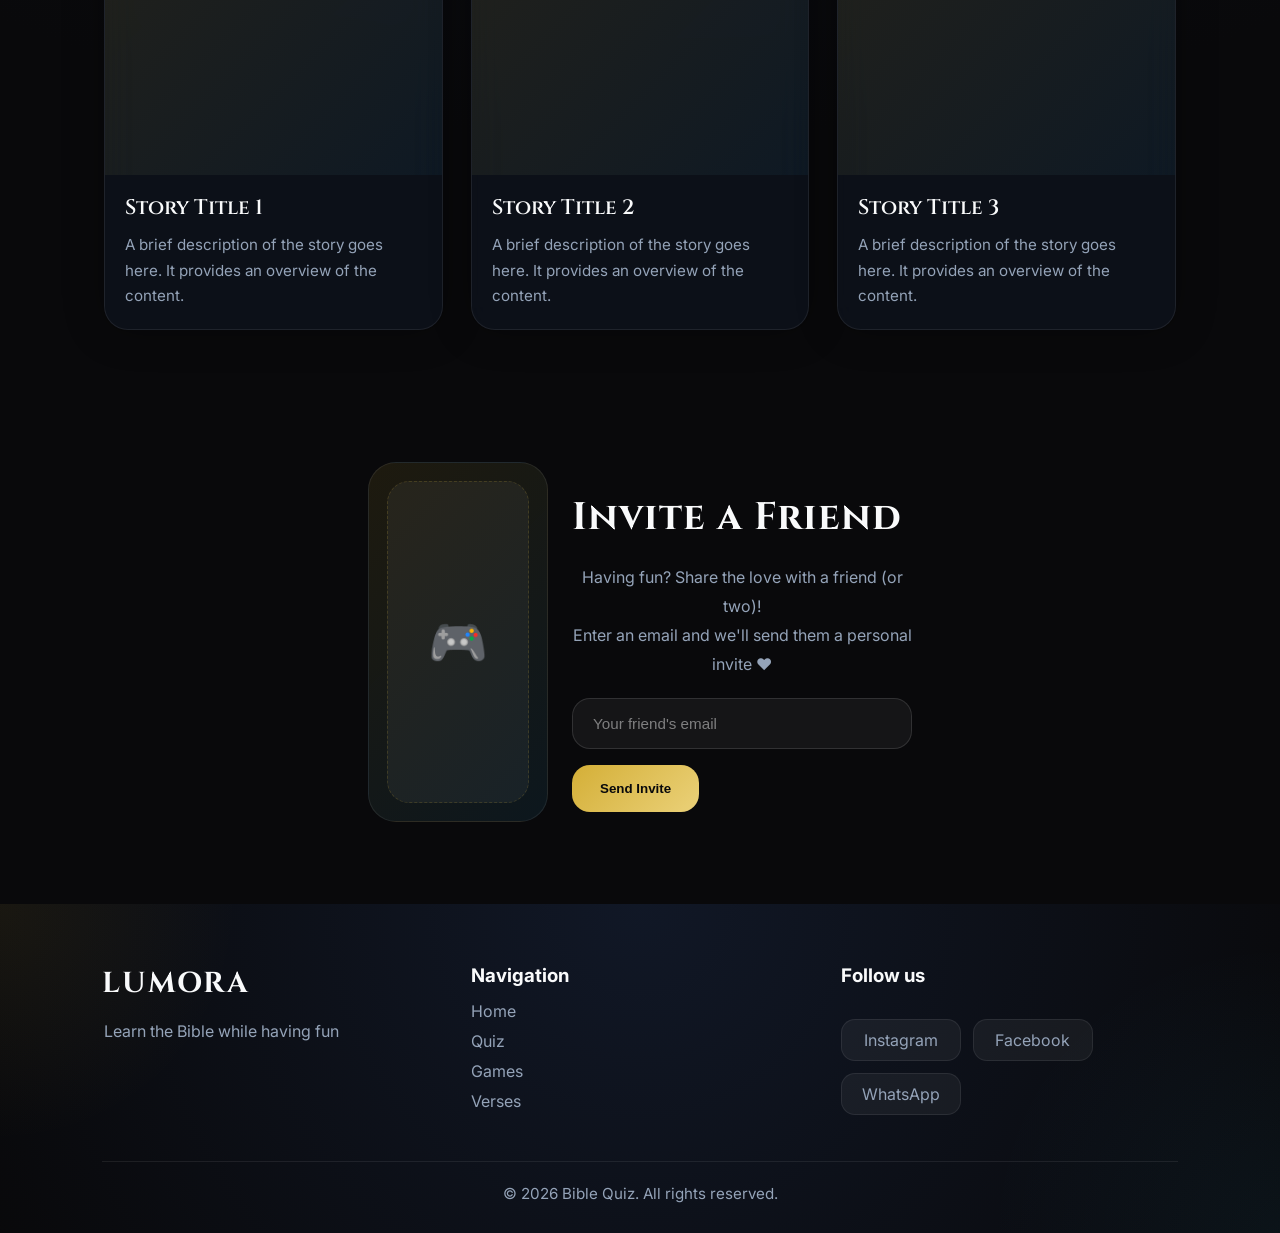
==== commit 52b358a0: "user" ====
--- a/index.html
+++ b/index.html
@@ -41,7 +41,20 @@
                     </div>
                 </div>
             </div>
-            <img src="assets/user-icon.png" alt="User Icon" class="user-icon">
+            <div class="user-menu">
+                <img src="assets/user-icon.png" alt="User Icon" class="user-icon">
+                <div class="user-card">
+                    <div class="user-item">
+                        <a href="#"><i data-lucide="user"></i> Profile</a>
+                    </div>
+                    <div class="user-item">
+                        <a href="#"><i data-lucide="settings"></i> Account</a>
+                    </div>
+                    <div class="user-item">
+                        <a href="#"><i data-lucide="log-out"></i> Sign Out</a>
+                    </div>
+                </div>
+            </div>
         </div>
     </nav>
 
@@ -252,7 +265,10 @@
         </div>
     </footer>
 
-    <script src="script.js"></script>
+    <script src="scripts/app.js"></script>
+    <script src="scripts/animation.js"></script>
+    <script src="scripts/verse.js"></script>
+    <script src="scripts/invite.js"></script>
 
 </body>
 
--- a/style.css
+++ b/style.css
@@ -148,6 +148,70 @@
     margin: 0;
 }
 
+.user-menu {
+    position: relative;
+    cursor: pointer;
+}
+
+.user-menu .user-card {
+    position: absolute;
+    top: 120%;
+    right: 0;
+    width: 280px;
+    background: rgba(17, 24, 39, 0.88);
+    border: 1px solid var(--border);
+    border-radius: 22px;
+    padding: 20px;
+    backdrop-filter: blur(18px);
+    opacity: 0;
+    visibility: hidden;
+    transform: translateY(-10px);
+    transition: opacity 0.3s ease, transform 0.3s ease, visibility 0.3s ease;
+    z-index: 12;
+}
+
+.user-menu .user-card.active {
+    opacity: 1;
+    visibility: visible;
+    transform: translateY(0);
+}
+
+.user-menu .user-item {
+    margin-top: 12px;
+    padding: 12px 16px;
+    border: 1px solid rgba(255, 255, 255, 0.08);
+    border-radius: 16px;
+    background: rgba(255, 255, 255, 0.04);
+    transition: all 0.3s ease;
+}
+
+.user-menu .user-item:hover {
+    background: rgba(212, 175, 55, 0.1);
+    border-color: rgba(212, 175, 55, 0.3);
+}
+
+.user-menu .user-item a {
+    display: flex;
+    align-items: center;
+    gap: 12px;
+    text-decoration: none;
+    color: var(--text);
+    font-size: 0.95rem;
+    font-weight: 500;
+    transition: all 0.3s ease;
+}
+
+.user-menu .user-item a:hover {
+    color: var(--gold);
+}
+
+.user-menu .user-item i {
+    width: 20px;
+    height: 20px;
+    color: var(--gold);
+    animation: none !important;
+}
+
 .hero {
     display: flex;
     justify-content: space-between;
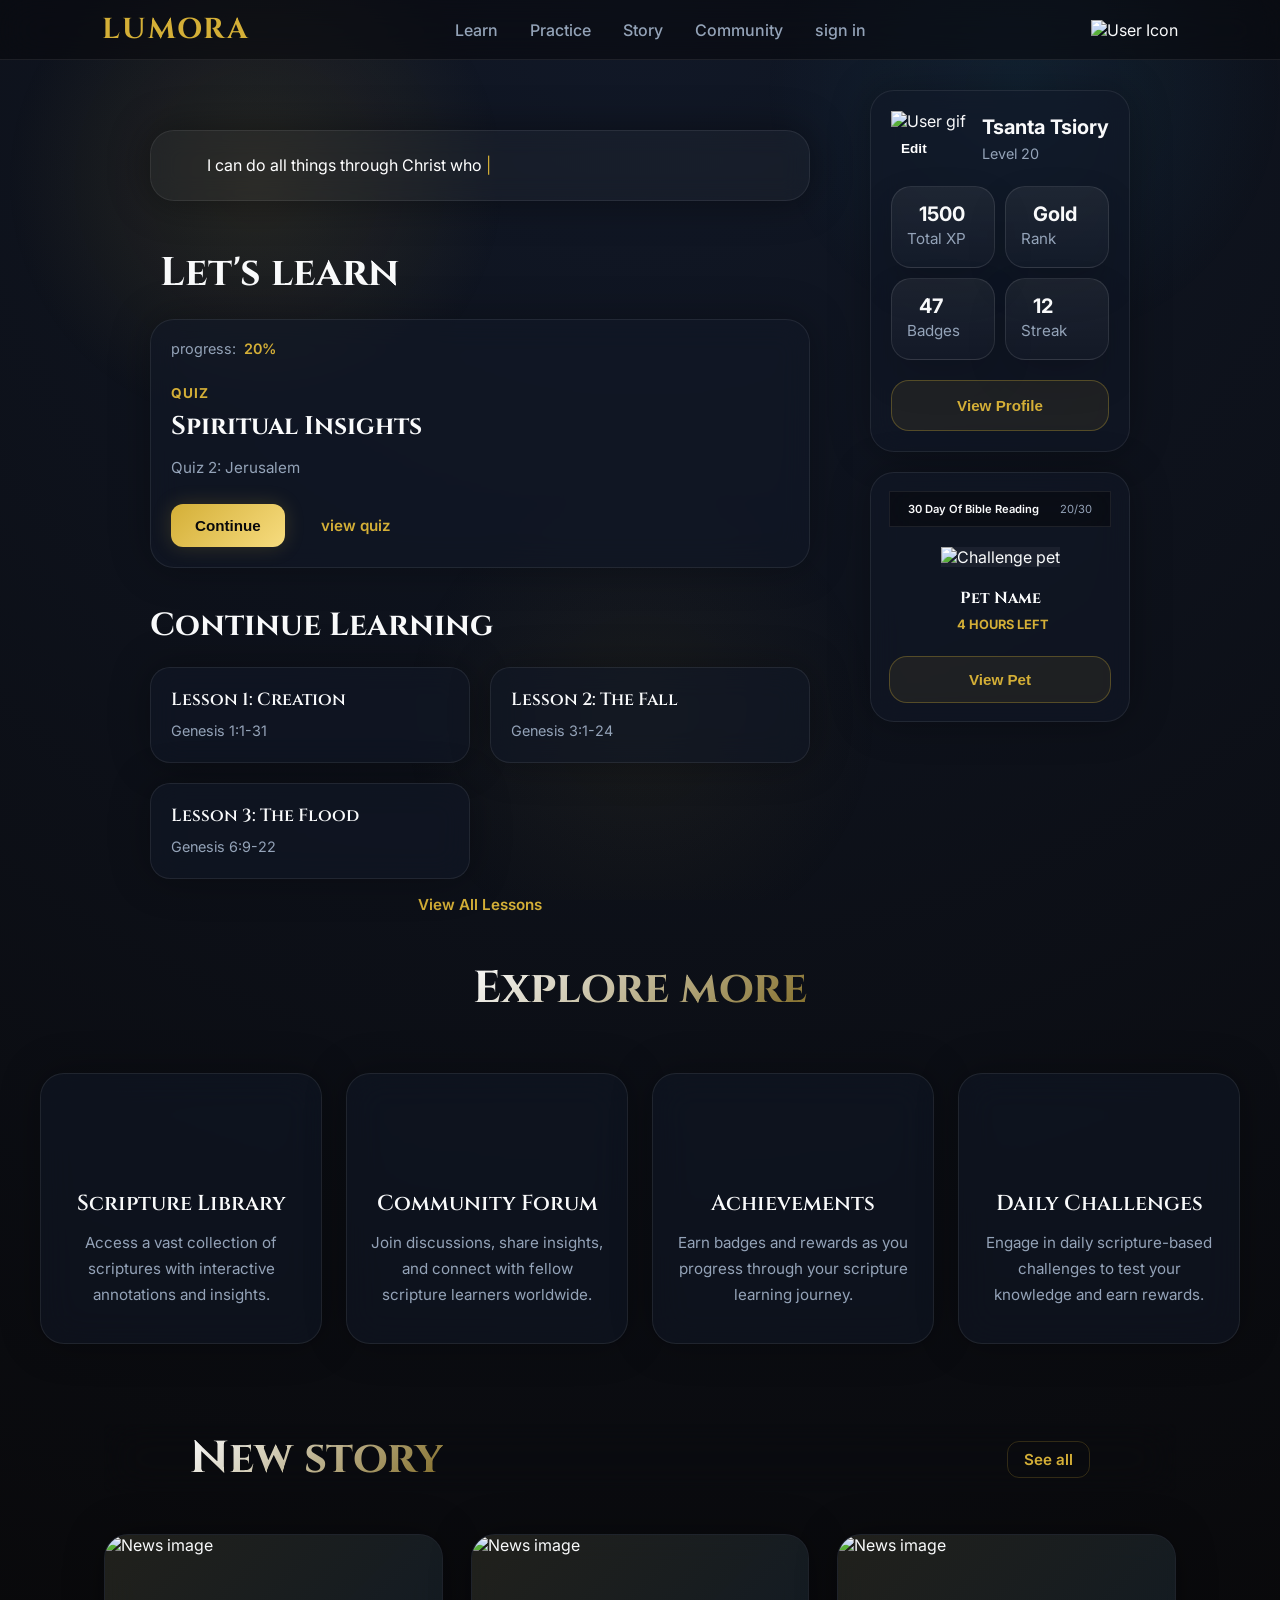
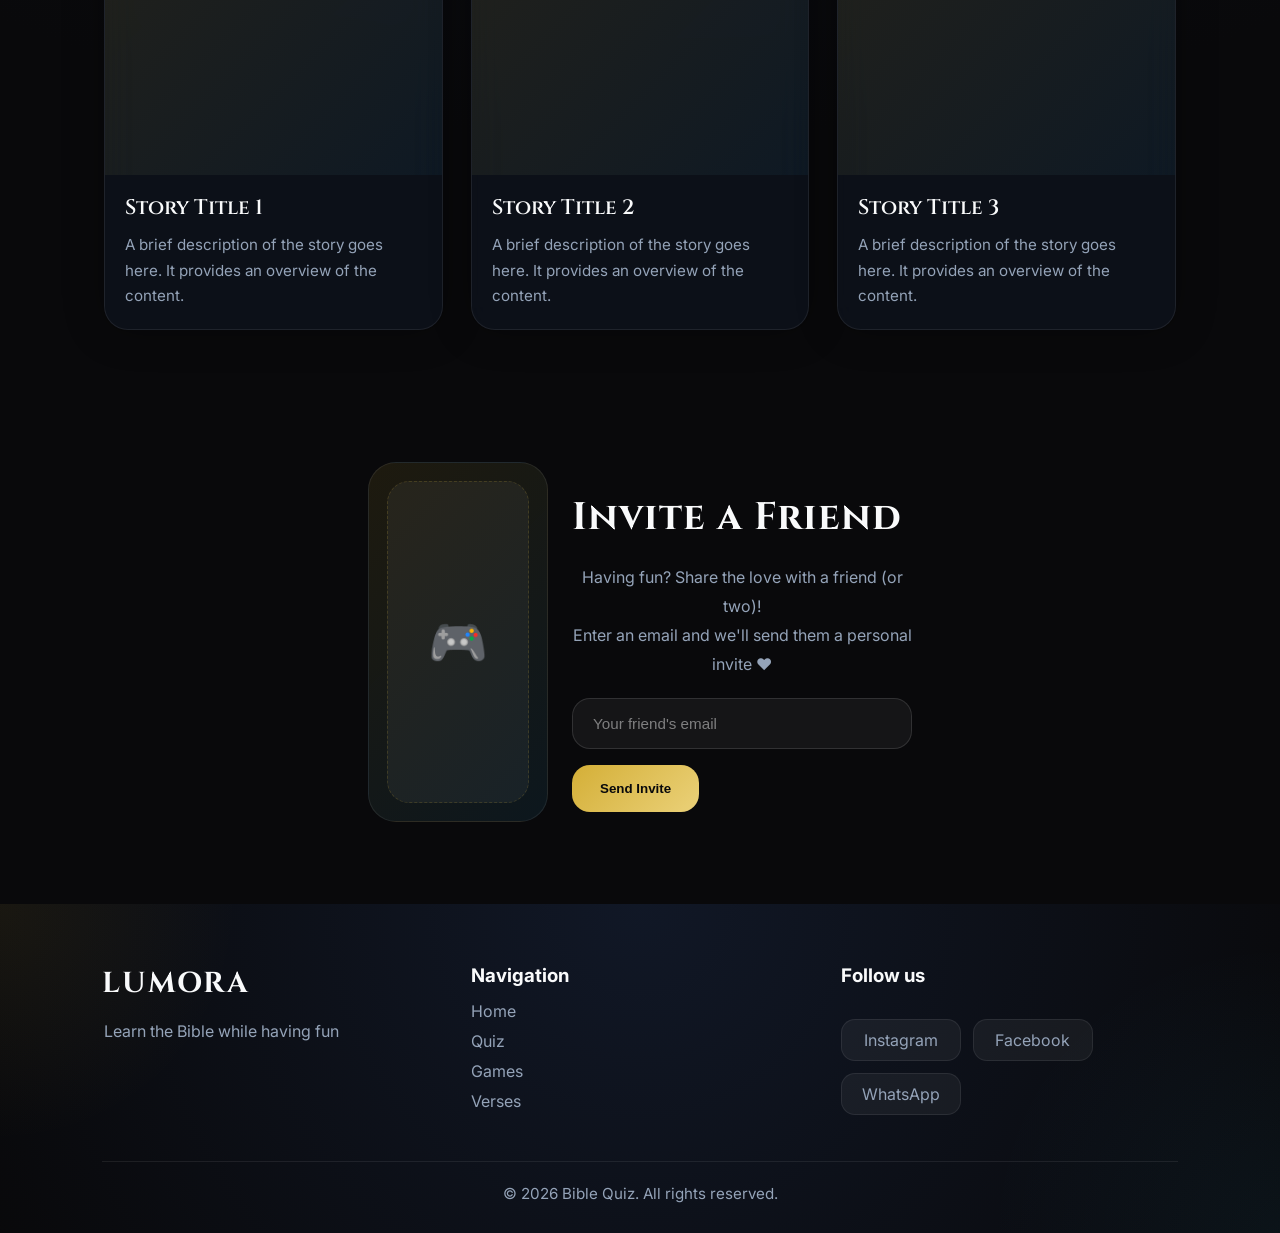
==== commit 67261cc0: "sign in" ====
--- a/index.html
+++ b/index.html
@@ -25,8 +25,8 @@
             <a href="#">Practice</a>
             <a href="#">Story</a>
             <a href="#">Community</a>
-        </div>
-
+            <a href="connect/auth.html" class="signin">sign in</a>
+        </div>
         <div class="nav-actions">
             <div class="notification-bell">
                 <i data-lucide="bell"></i>
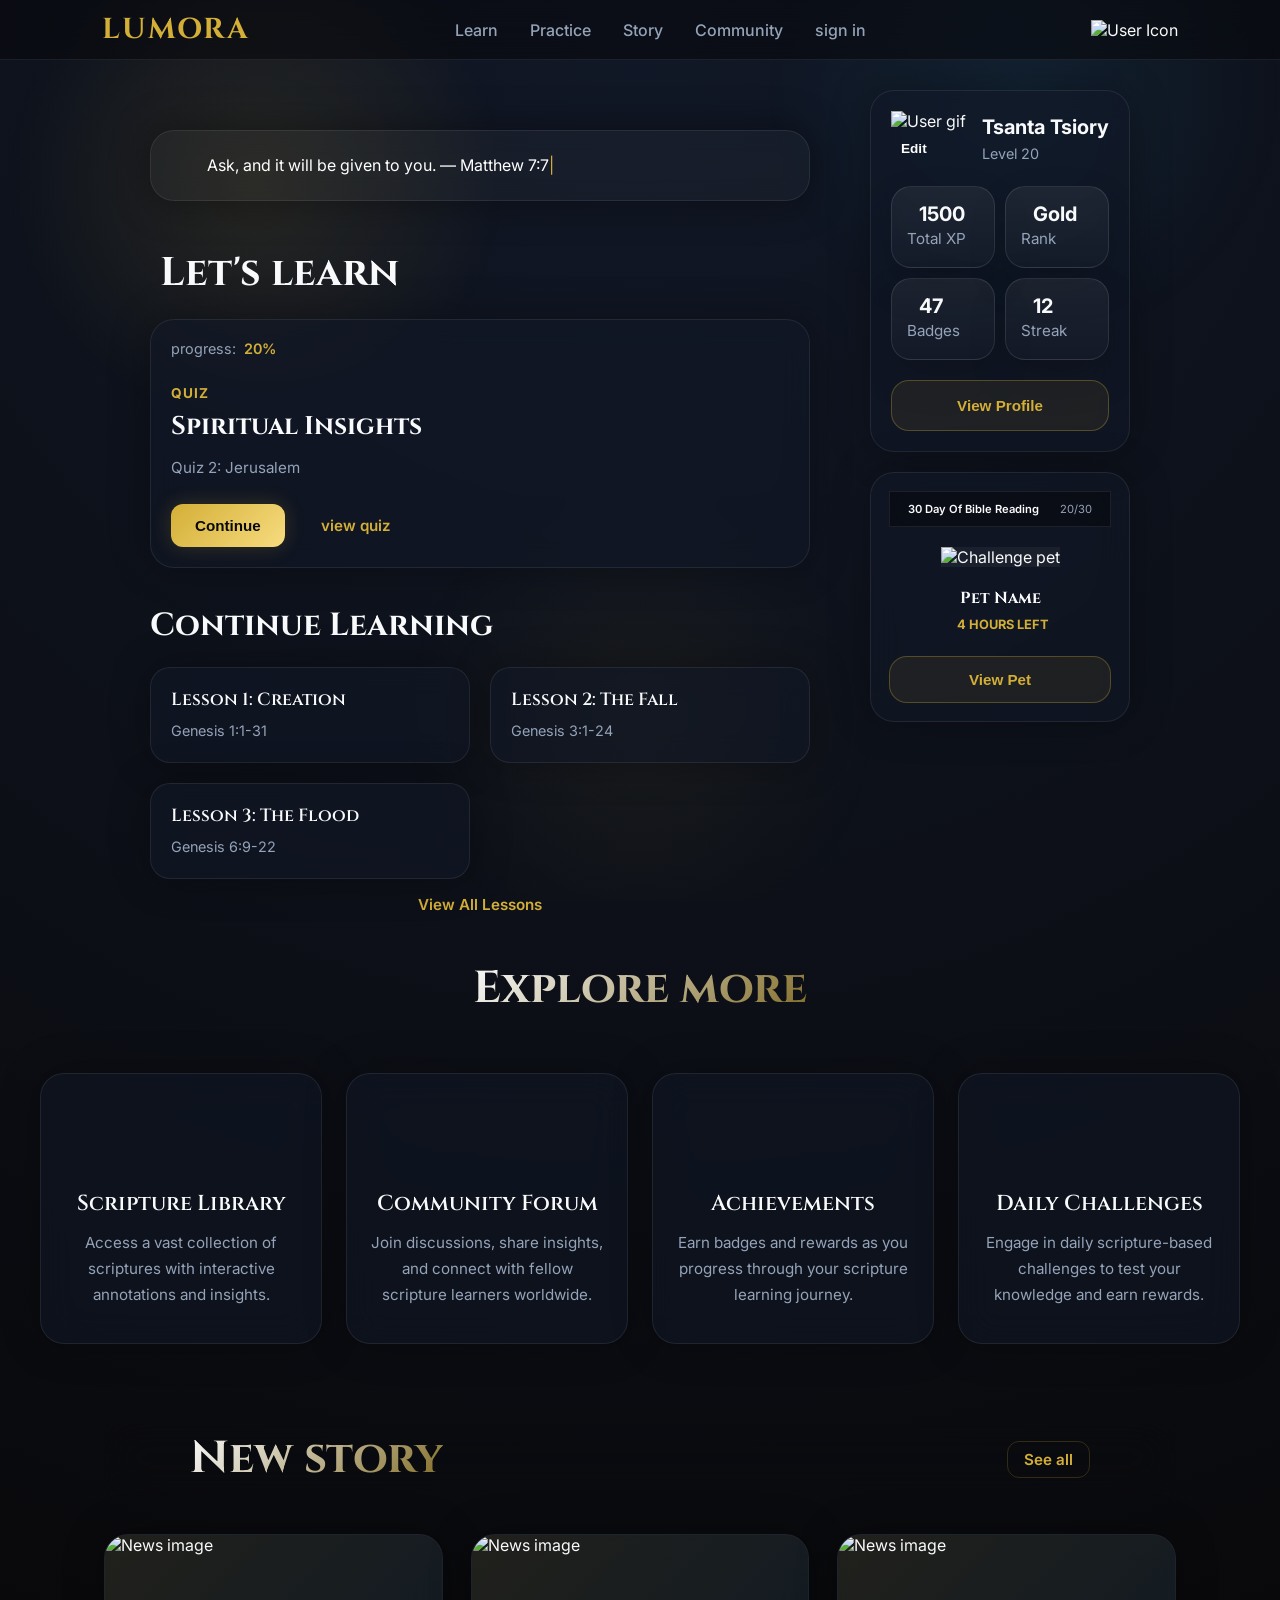
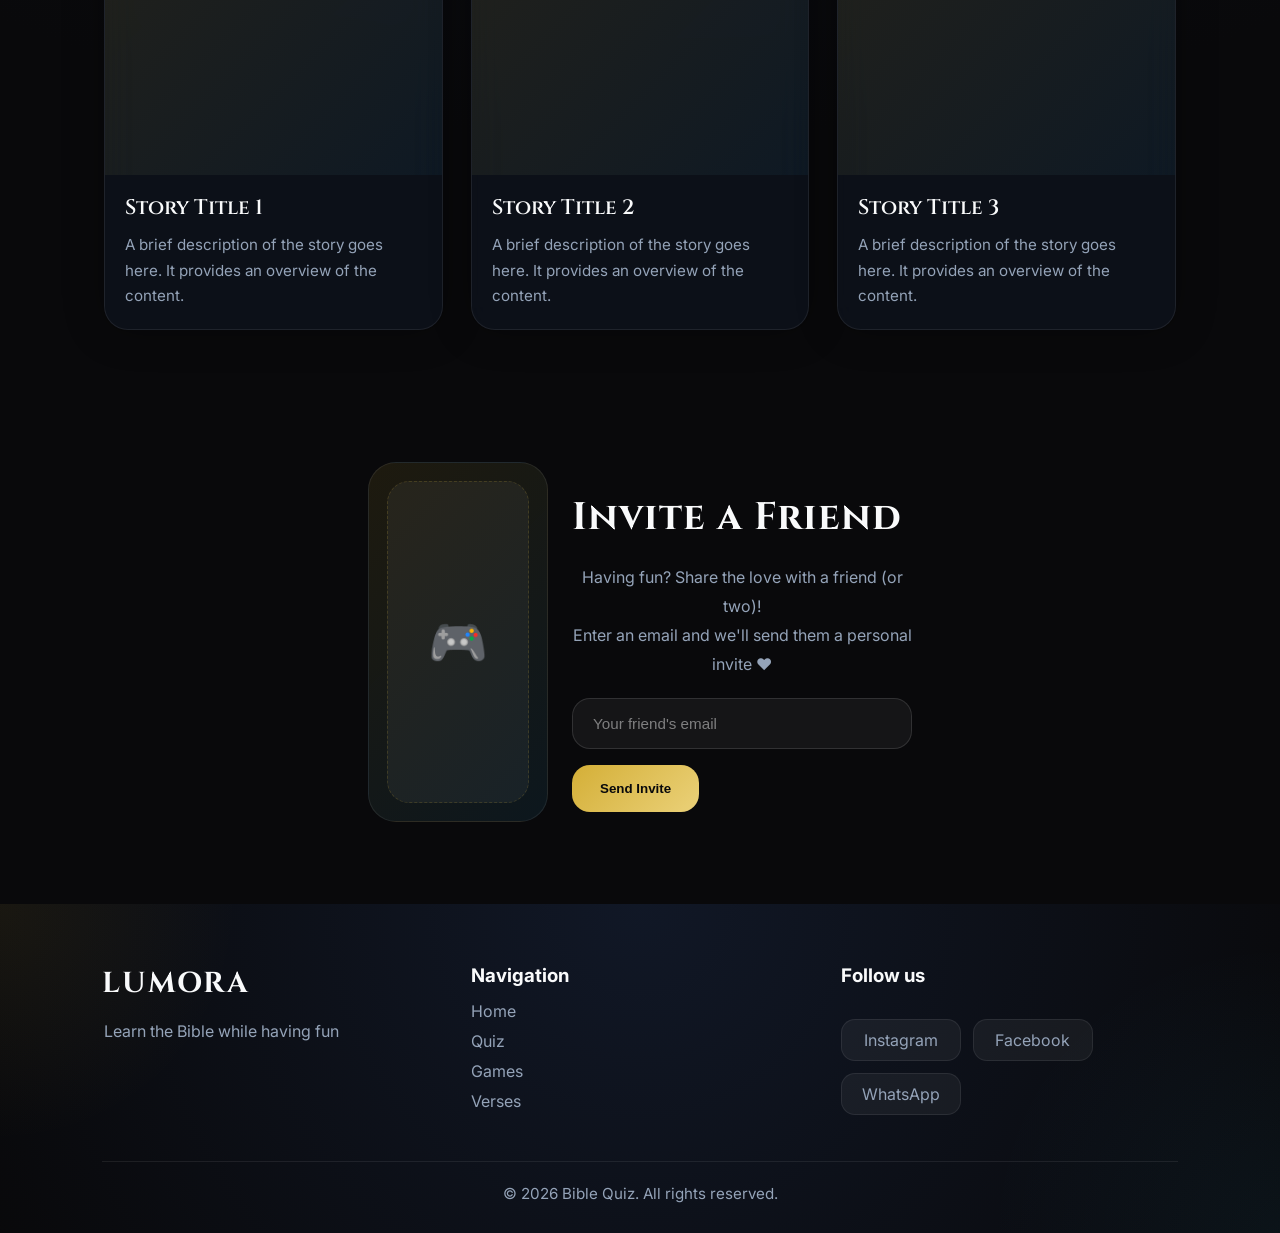
==== commit 3a93c249: "ss" ====
--- a/index.html
+++ b/index.html
@@ -45,7 +45,7 @@
                 <img src="assets/user-icon.png" alt="User Icon" class="user-icon">
                 <div class="user-card">
                     <div class="user-item">
-                        <a href="#"><i data-lucide="user"></i> Profile</a>
+                        <a href="user/index.html"><i data-lucide="user"></i> Profile</a>
                     </div>
                     <div class="user-item">
                         <a href="#"><i data-lucide="settings"></i> Account</a>
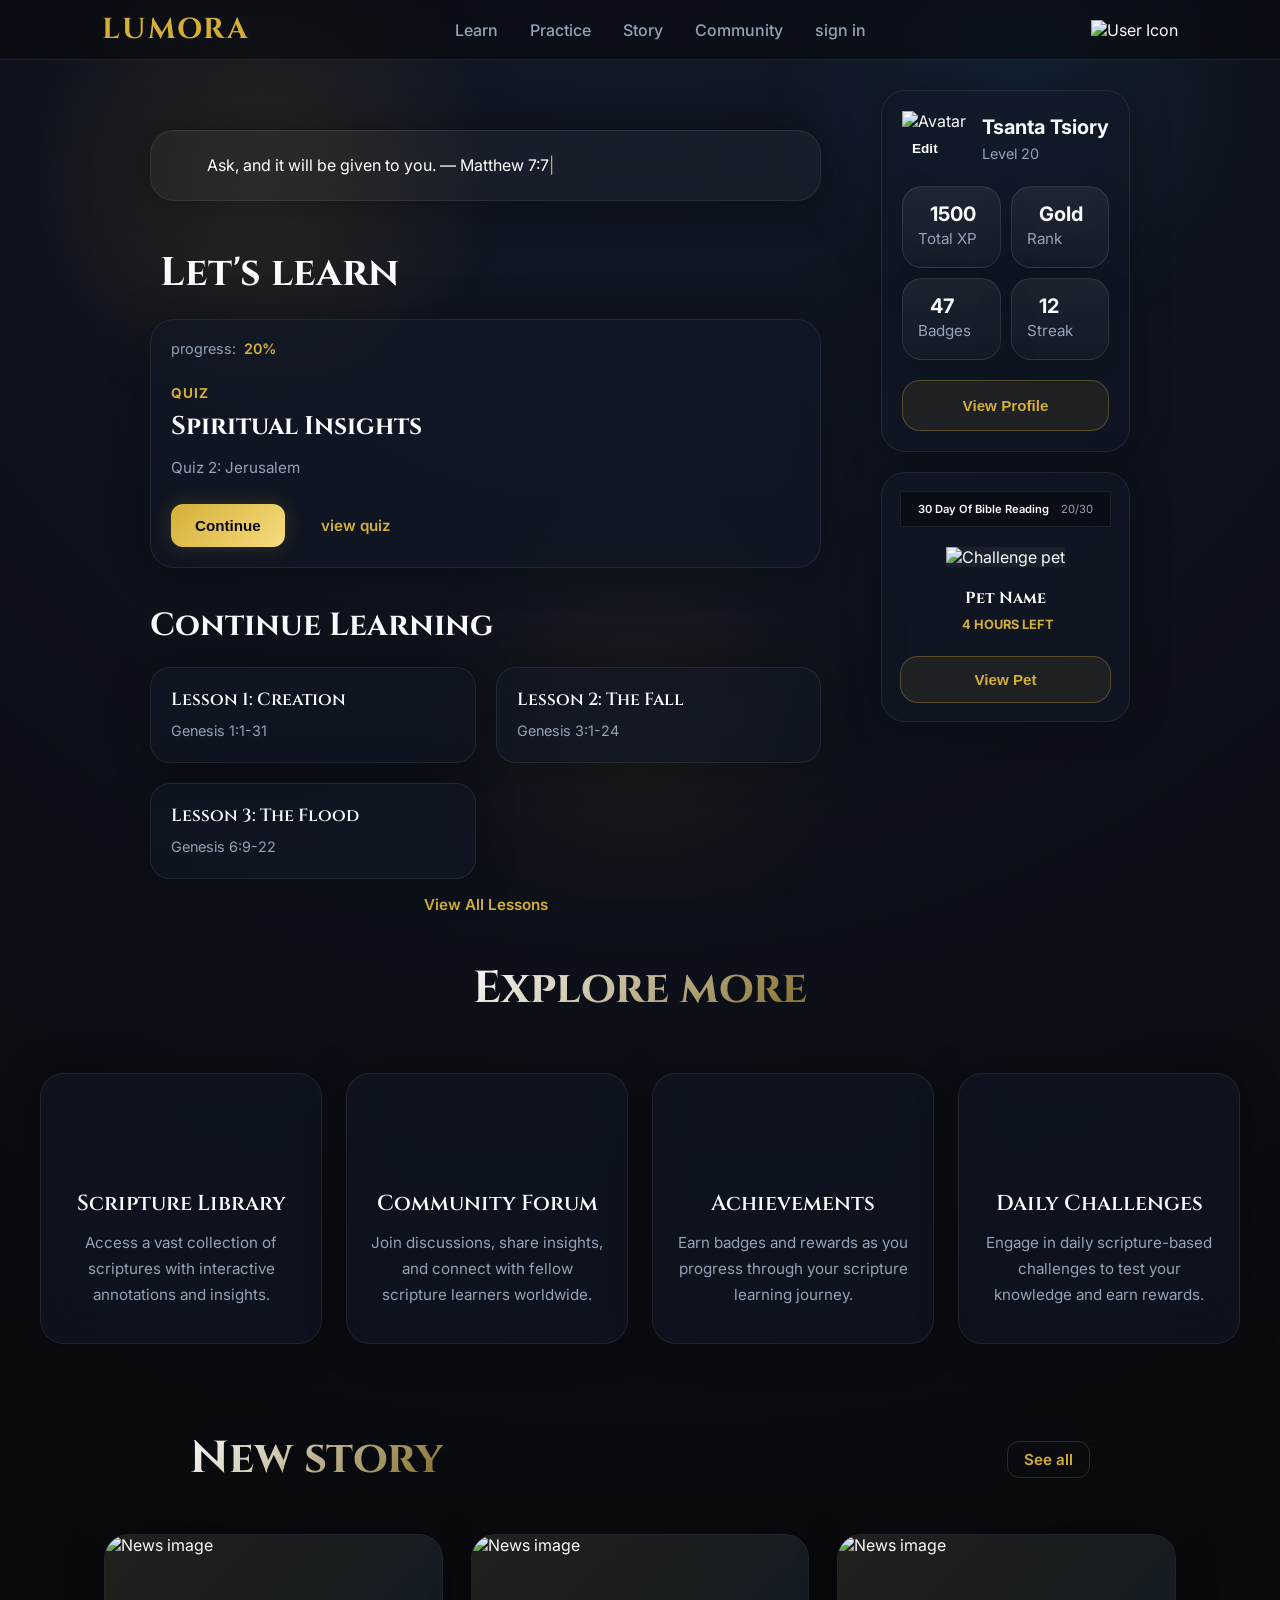
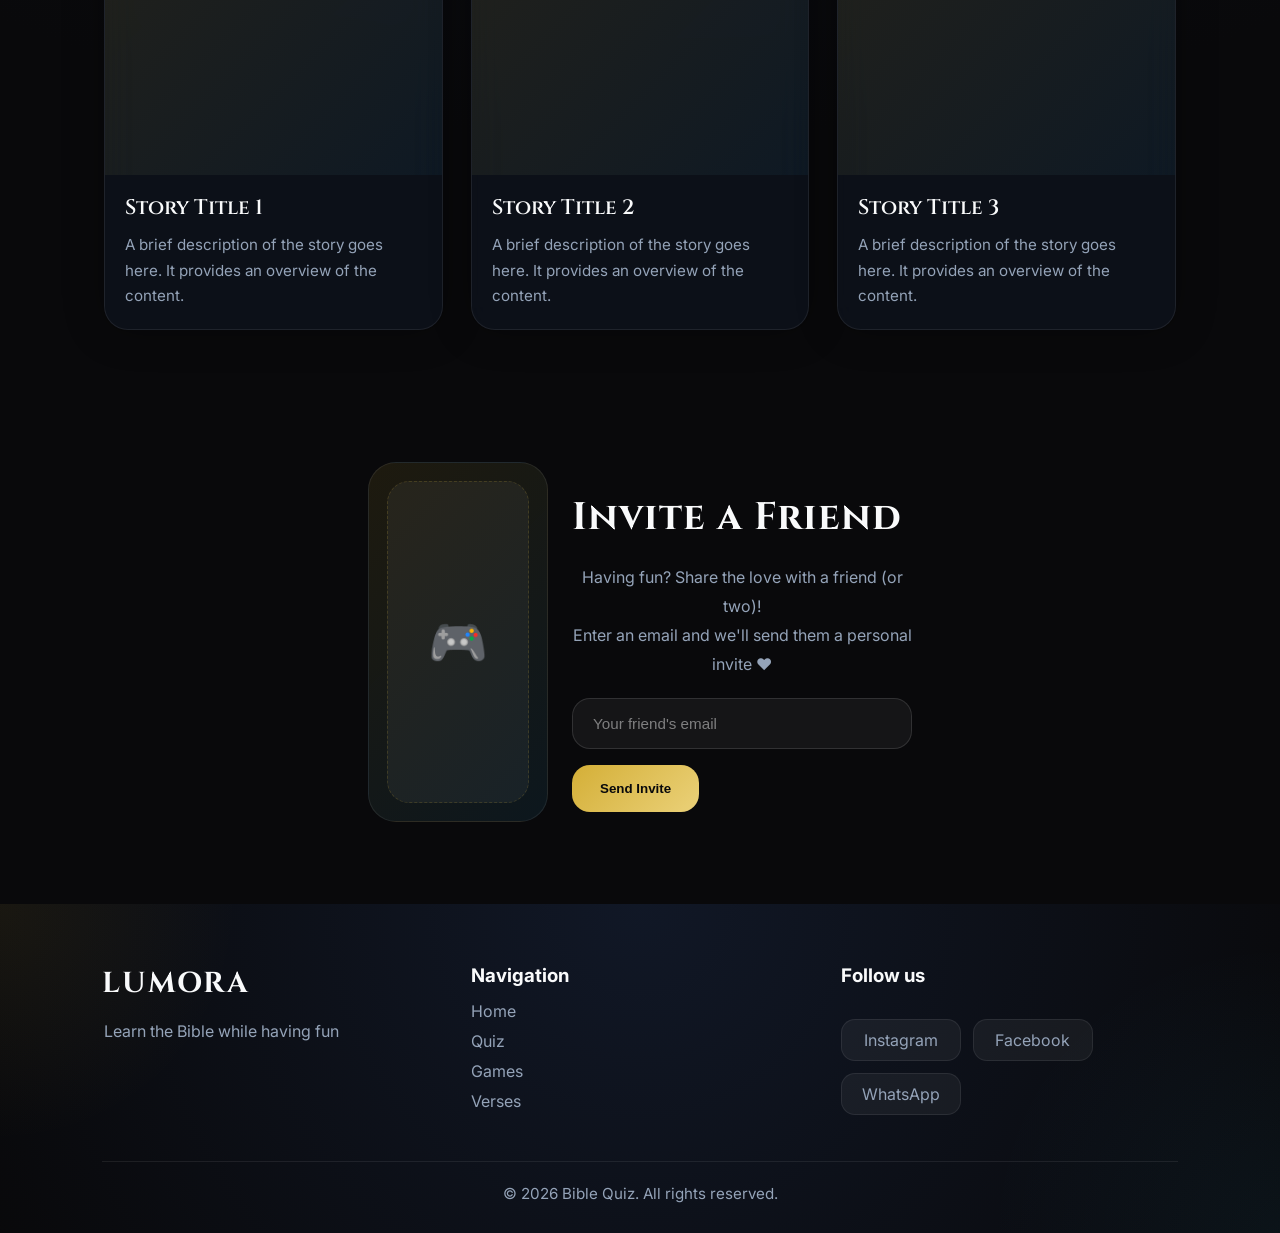
==== commit 1f718a31: "ss" ====
--- a/index.html
+++ b/index.html
@@ -103,7 +103,7 @@
             <div class="account">
                 <div class="account-setting">
                     <div class="account-icon">
-                        <img src="" alt="User gif" class="user-gif">
+                        <img src="" alt="Avatar" class="user-gif">
                         <button class="account-btn">Edit</button>
                     </div>
                     <div class="account-info">
@@ -129,7 +129,7 @@
                         <p>Streak</p>
                     </div>
                 </div>
-                <button class="view-btn">View Profile</button>
+                <button class="view-btn" onclick="viewProfile()">View Profile</button>
             </div>
             <div class="pets-challenge">
                 <nav class="nav-stats">
